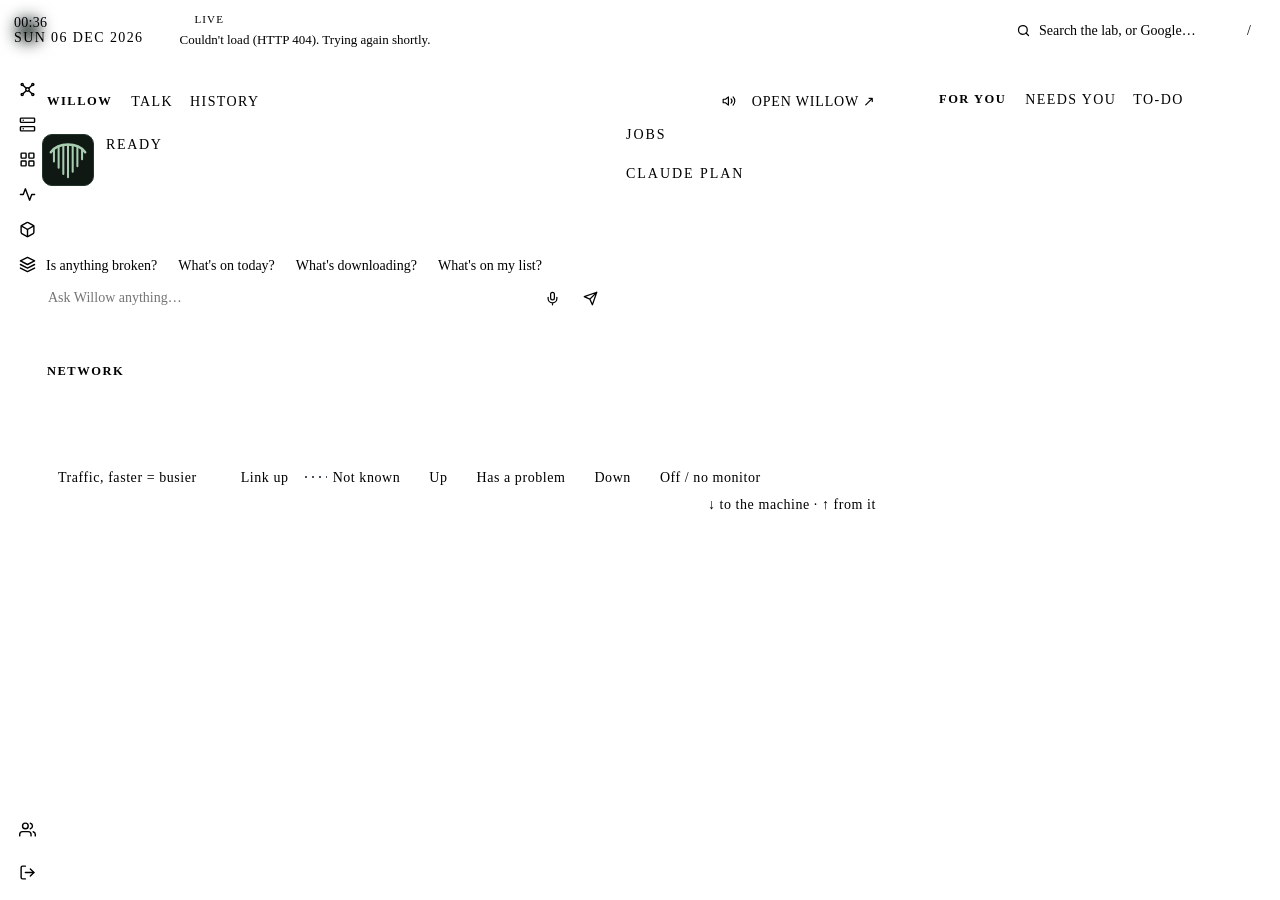
==== app/nexus/static/index.html @ e576d44a "Weather card: click the top bar's weather for today and the week, over a live sky static/weather.js " ====
<!doctype html>
<html lang="en-AU">
<head>
  <meta charset="utf-8">
  <meta name="viewport" content="width=device-width, initial-scale=1, viewport-fit=cover">
  <meta name="theme-color" content="#101216">
  <base target="_blank">
  <title>NEXUS</title>
  <link rel="icon" href="logo.svg?v=48">
  <link rel="stylesheet" href="/static/tokens.css?v=48">
  <link rel="stylesheet" href="bundle.css?v=48">
  <link rel="stylesheet" href="app.css?v=48">
  <link rel="stylesheet" href="/static/weather.css?v=48">
  <script src="app.js?v=48" defer></script>
  <script src="/static/weather.js?v=48" defer></script>
</head>
<body class="np-app nav-collapsed np-pattern nexus" data-view="board">
<aside class="sidebar fixed collapsed nx-rail" aria-label="NEXUS">
  <div class="sidebar-head"><a class="brand" href="#board" target="_self" title="NEXUS" aria-label="NEXUS"><img src="logo.svg?v=48" width="22" height="22" alt=""></a></div>
  <nav class="sidebar-nav">
    <a class="nav-item active" href="#board" target="_self" title="NEXUS" data-view="board">
      <svg viewBox="0 0 24 24" width="17" height="17" fill="none" stroke="currentColor" stroke-width="2" stroke-linecap="round" stroke-linejoin="round"><circle cx="12" cy="12" r="2.5"/><circle cx="4.5" cy="5" r="1.5"/><circle cx="19.5" cy="5" r="1.5"/><circle cx="4.5" cy="19" r="1.5"/><circle cx="19.5" cy="19" r="1.5"/><path d="M6 6.2l4.2 4.2M18 6.2l-4.2 4.2M6 17.8l4.2-4.2M18 17.8l-4.2-4.2"/></svg>
      <span class="nav-label">NEXUS</span>
    </a>
    <a class="nav-item" href="/devices" target="_self" title="Devices">
      <svg viewBox="0 0 24 24" width="17" height="17" fill="none" stroke="currentColor" stroke-width="2" stroke-linecap="round" stroke-linejoin="round"><rect x="2" y="3" width="20" height="6" rx="1"/><rect x="2" y="15" width="20" height="6" rx="1"/><line x1="6" y1="6" x2="6.01" y2="6"/><line x1="6" y1="18" x2="6.01" y2="18"/></svg>
      <span class="nav-label">Devices</span>
    </a>
    <a class="nav-item" href="#apps" target="_self" title="Apps &amp; media" data-view="apps">
      <svg viewBox="0 0 24 24" width="17" height="17" fill="none" stroke="currentColor" stroke-width="2" stroke-linecap="round" stroke-linejoin="round"><rect x="3" y="3" width="7" height="7" rx="1"/><rect x="14" y="3" width="7" height="7" rx="1"/><rect x="3" y="14" width="7" height="7" rx="1"/><rect x="14" y="14" width="7" height="7" rx="1"/></svg>
      <span class="nav-label">Apps &amp; media</span>
    </a>
    <a class="nav-item" href="/health" target="_self" title="Health">
      <svg viewBox="0 0 24 24" width="17" height="17" fill="none" stroke="currentColor" stroke-width="2" stroke-linecap="round" stroke-linejoin="round"><polyline points="2 12 6 12 9 4 15 20 18 12 22 12"/></svg>
      <span class="nav-label">Health</span>
    </a>
    <a class="nav-item" href="/containers" target="_self" title="Containers">
      <svg viewBox="0 0 24 24" width="17" height="17" fill="none" stroke="currentColor" stroke-width="2" stroke-linecap="round" stroke-linejoin="round"><path d="M21 8v8a2 2 0 0 1-1 1.73l-7 4a2 2 0 0 1-2 0l-7-4A2 2 0 0 1 3 16V8a2 2 0 0 1 1-1.73l7-4a2 2 0 0 1 2 0l7 4A2 2 0 0 1 21 8z"/><polyline points="3.3 7 12 12 20.7 7"/><line x1="12" y1="22" x2="12" y2="12"/></svg>
      <span class="nav-label">Containers</span>
    </a>
    <a class="nav-item" href="/stacks" target="_self" title="Stacks">
      <svg viewBox="0 0 24 24" width="17" height="17" fill="none" stroke="currentColor" stroke-width="2" stroke-linecap="round" stroke-linejoin="round"><polygon points="12 2 2 7 12 12 22 7 12 2"/><polyline points="2 17 12 22 22 17"/><polyline points="2 12 12 17 22 12"/></svg>
      <span class="nav-label">Stacks</span>
    </a>
  </nav>
  <div class="sidebar-foot">
    <a class="nav-item" href="/users" target="_self" title="Users">
      <svg viewBox="0 0 24 24" width="17" height="17" fill="none" stroke="currentColor" stroke-width="2" stroke-linecap="round" stroke-linejoin="round"><path d="M17 21v-2a4 4 0 0 0-4-4H5a4 4 0 0 0-4 4v2"/><circle cx="9" cy="7" r="4"/><path d="M23 21v-2a4 4 0 0 0-3-3.87"/><path d="M16 3.13a4 4 0 0 1 0 7.75"/></svg>
      <span class="nav-label">Users</span>
    </a>
    <form method="post" action="/logout" target="_self"><button type="submit" class="nav-item" title="Log out"><svg viewBox="0 0 24 24" width="17" height="17" fill="none" stroke="currentColor" stroke-width="2" stroke-linecap="round" stroke-linejoin="round"><path d="M9 21H5a2 2 0 0 1-2-2V5a2 2 0 0 1 2-2h4"/><polyline points="16 17 21 12 16 7"/><line x1="21" y1="12" x2="9" y2="12"/></svg><span class="nav-label">Log out</span></button></form>
  </div>
</aside>
<nav class="tabbar nx-tabbar" aria-label="NEXUS">
    <a class="nav-item active" href="#board" target="_self" title="NEXUS" data-view="board">
      <svg viewBox="0 0 24 24" width="17" height="17" fill="none" stroke="currentColor" stroke-width="2" stroke-linecap="round" stroke-linejoin="round"><circle cx="12" cy="12" r="2.5"/><circle cx="4.5" cy="5" r="1.5"/><circle cx="19.5" cy="5" r="1.5"/><circle cx="4.5" cy="19" r="1.5"/><circle cx="19.5" cy="19" r="1.5"/><path d="M6 6.2l4.2 4.2M18 6.2l-4.2 4.2M6 17.8l4.2-4.2M18 17.8l-4.2-4.2"/></svg>
      <span class="nav-label">NEXUS</span>
    </a>
    <a class="nav-item" href="/devices" target="_self" title="Devices">
      <svg viewBox="0 0 24 24" width="17" height="17" fill="none" stroke="currentColor" stroke-width="2" stroke-linecap="round" stroke-linejoin="round"><rect x="2" y="3" width="20" height="6" rx="1"/><rect x="2" y="15" width="20" height="6" rx="1"/><line x1="6" y1="6" x2="6.01" y2="6"/><line x1="6" y1="18" x2="6.01" y2="18"/></svg>
      <span class="nav-label">Devices</span>
    </a>
    <a class="nav-item" href="#apps" target="_self" title="Apps &amp; media" data-view="apps">
      <svg viewBox="0 0 24 24" width="17" height="17" fill="none" stroke="currentColor" stroke-width="2" stroke-linecap="round" stroke-linejoin="round"><rect x="3" y="3" width="7" height="7" rx="1"/><rect x="14" y="3" width="7" height="7" rx="1"/><rect x="3" y="14" width="7" height="7" rx="1"/><rect x="14" y="14" width="7" height="7" rx="1"/></svg>
      <span class="nav-label">Apps &amp; media</span>
    </a>
    <a class="nav-item" href="/health" target="_self" title="Health">
      <svg viewBox="0 0 24 24" width="17" height="17" fill="none" stroke="currentColor" stroke-width="2" stroke-linecap="round" stroke-linejoin="round"><polyline points="2 12 6 12 9 4 15 20 18 12 22 12"/></svg>
      <span class="nav-label">Health</span>
    </a>
    <a class="nav-item" href="/containers" target="_self" title="Containers">
      <svg viewBox="0 0 24 24" width="17" height="17" fill="none" stroke="currentColor" stroke-width="2" stroke-linecap="round" stroke-linejoin="round"><path d="M21 8v8a2 2 0 0 1-1 1.73l-7 4a2 2 0 0 1-2 0l-7-4A2 2 0 0 1 3 16V8a2 2 0 0 1 1-1.73l7-4a2 2 0 0 1 2 0l7 4A2 2 0 0 1 21 8z"/><polyline points="3.3 7 12 12 20.7 7"/><line x1="12" y1="22" x2="12" y2="12"/></svg>
      <span class="nav-label">Containers</span>
    </a>
</nav>



<header class="hud">
  <div class="hud-clock"><span class="hud-time" id="time">--:--</span><span class="hud-date" id="date"></span></div>
  <div class="hud-wx" id="wx" hidden><span class="wx-now" id="wx-now"></span><span class="wx-day" id="wx-day"></span></div>
  <div class="hud-brief"><span class="live" id="live"><span class="live-dot"></span>Live</span><span id="brief">Loading…</span></div>
  <button type="button" class="jump" id="jump-btn" aria-label="Search the lab (/)">
    <svg viewBox="0 0 24 24" width="15" height="15" fill="none" stroke="currentColor" stroke-width="2" stroke-linecap="round" aria-hidden="true"><circle cx="11" cy="11" r="7"/><path d="M20 20l-4-4"/></svg>
    <span class="jump-ph">Search the lab, or Google…</span>
    <kbd>/</kbd>
  </button>
</header>

<div class="deck">


  <main class="core">
    <section class="sec sec-willow" id="willow" aria-labelledby="willow-h">
      <div class="sec-head"><span class="sec-dot"></span><h2 id="willow-h">Willow</h2>
        <div class="head-tabs" id="w-tabs" role="tablist" aria-label="Willow">
          <button type="button" class="active" data-tab="talk" role="tab" aria-selected="true">Talk</button>
          <button type="button" data-tab="history" role="tab" aria-selected="false">History <span class="count" id="hist-count"></span></button>
        </div>
        <span class="sec-rule"></span>
        <button type="button" class="icon-btn sm" id="voice" aria-label="Read answers aloud" aria-pressed="true" hidden><svg viewBox="0 0 24 24" aria-hidden="true"><path d="M11 5 6 9H2v6h4l5 4z"/><path class="on" d="M15.5 8.5a5 5 0 0 1 0 7M19 5a10 10 0 0 1 0 14"/><path class="off" d="m22 9-6 6m0-6 6 6"/></svg></button>
        <a class="sec-meta link" href="https://willow.wiles.au">Open Willow ↗</a></div>
      <div class="willow-grid">
        <div class="convo">
          <div class="pane-talk" id="pane-talk">
            <svg class="tree" id="w-tree" data-state="idle" viewBox="0 0 64 64" role="img" aria-label="Willow">
              <path class="bough" d="M10 22 C 20 9, 44 9, 54 22"/>
              <path class="strand" d="M14 19 V 34"/><path class="strand" d="M20 15.5 V 42"/><path class="strand" d="M26 13.6 V 50"/>
              <path class="strand" d="M32 13 V 54"/><path class="strand" d="M38 13.6 V 47"/><path class="strand" d="M44 15.5 V 40"/><path class="strand" d="M50 19 V 31"/>
            </svg>
            <div class="talk-text" aria-live="polite">
              <div class="w-state" id="w-state">READY</div>
              <div class="w-heard" id="w-heard"></div>
              <div class="w-say" id="w-say"></div>
            </div>
          </div>
          <div class="pane-history" id="pane-history" hidden><div class="log" id="log"></div></div>
          <form class="composer" id="composer" autocomplete="off">
            <div class="quick" id="quick">
              <button type="button" class="qchip">Is anything broken?</button>
              <button type="button" class="qchip">What's on today?</button>
              <button type="button" class="qchip">What's downloading?</button>
              <button type="button" class="qchip">What's on my list?</button>
            </div>
            <div class="ask">
              <input id="ask" type="text" placeholder="Ask Willow anything…" aria-label="Ask Willow" maxlength="2000">
              <button class="icon-btn" type="button" id="mic" aria-label="Speak to Willow" aria-pressed="false" hidden><svg viewBox="0 0 24 24" aria-hidden="true"><rect x="9" y="2" width="6" height="12" rx="3"/><path d="M19 10v2a7 7 0 0 1-14 0v-2M12 19v3"/></svg></button>
              <button class="icon-btn primary" type="submit" id="send" aria-label="Send"><svg viewBox="0 0 24 24" aria-hidden="true"><path d="M22 2 11 13M22 2l-7 20-4-9-9-4z"/></svg></button>
            </div>
          </form>
        </div>
        <div class="willow-side">
          <div class="sub-head">Jobs</div>
          <div id="jobs"></div>
          <div class="sub-head">Claude plan</div>
          <div id="usage"></div>
        </div>
      </div>
    </section>
    <section class="sec sec-map" id="map" aria-labelledby="map-h">
      <div class="sec-head"><span class="sec-dot"></span><h2 id="map-h">Network</h2><span class="sec-rule"></span><span class="sec-meta" id="map-meta"></span></div>
      <div class="topo-fit" id="topo-fit"><div class="topo" id="topo">
        <svg class="wires" id="wires" aria-hidden="true"></svg>
        <div class="tier tier-top" id="tier-top"></div>
        <div class="tier tier-hosts" id="tier-hosts"></div>
      </div></div>
      <div class="legend" aria-hidden="true">
        <span><i class="lg lg-flow"></i>Traffic, faster = busier</span><span><i class="lg lg-up"></i>Link up</span><span><i class="lg lg-idle"></i>Not known</span>
        <span><i class="led on"></i>Up</span><span><i class="led warn"></i>Has a problem</span><span><i class="led off"></i>Down</span><span><i class="led"></i>Off / no monitor</span>
        <span class="lg-units">↓ to the machine · ↑ from it</span>
      </div>
    </section>

  </main>

  <aside class="rail rail-left" id="apps" aria-label="Apps and media">
    <section class="sec sec-services" id="services" aria-labelledby="svc-h">
      <div class="sec-head"><span class="sec-dot"></span><h2 id="svc-h">Services</h2><span class="sec-rule"></span><span class="sec-meta" id="svc-meta"></span></div>
      <div id="svc"></div>
    </section>
    <section class="sec tabbed headed media" data-tabs="left" aria-labelledby="media-h">
      <div class="sec-head"><span class="sec-dot"></span><h2 id="media-h">Media</h2>
        <div class="head-tabs ptabs" role="tablist" aria-label="Media">
          <button type="button" role="tab" data-pane="watching">Watching <span class="count" id="watch-meta"></span></button>
          <button type="button" role="tab" data-pane="requests">Requests <span class="count" id="req-meta"></span></button>
        </div>
        <span class="sec-rule"></span></div>
      <div class="tpane" id="watching" role="tabpanel">
        <div id="now"></div>
        <div class="sub-head">Recently watched</div>
        <div id="history" class="media-list"></div>
        <div class="pane-line pane-foot" id="watch-src"></div>
      </div>
      <div class="tpane" id="requests" role="tabpanel" hidden>
        <div class="seg" id="req-filter" role="tablist" aria-label="Filter requests">
          <button type="button" class="on" data-f="all" role="tab" aria-selected="true">All</button>
          <button type="button" data-f="active" role="tab" aria-selected="false">In progress</button>
          <button type="button" data-f="available" role="tab" aria-selected="false">Ready</button>
        </div>
        <div id="reqs" class="media-list"></div>
      </div>
    </section>
  </aside>

  <aside class="rail rail-right" aria-label="What needs you">
    <section class="sec tabbed headed" data-tabs="right" aria-labelledby="foryou-h">
      <div class="sec-head"><span class="sec-dot"></span><h2 id="foryou-h">For you</h2>
        <div class="head-tabs ptabs" role="tablist" aria-label="For you">
          <button type="button" role="tab" data-pane="needs">Needs you <span class="count" id="needs-meta"></span></button>
          <button type="button" role="tab" data-pane="todo">To-do <span class="count" id="todo-meta"></span></button>
        </div>
        <span class="sec-rule"></span></div>
      <div class="tpane" id="needs" role="tabpanel">
        <div id="needs-list" class="stack"></div>
        <div id="warnings"><div class="sub-head" id="warn-head" hidden>Warnings</div><div id="warn-list"></div></div>
      </div>
      <div class="tpane" id="todo" role="tabpanel" hidden>
        <form class="todo-add" id="todo-add" target="_self" autocomplete="off"><input id="todo-new" maxlength="200" placeholder="Add a to-do…" aria-label="Add a to-do"><button type="submit" class="btn">Add</button></form>
        <div id="todo-list"></div></div>
    </section>
    <footer class="foot" id="foot"></footer>
  </aside>
</div>

<div class="nx-toast" id="toast" role="status" hidden></div>
<div class="tip" id="tip" role="tooltip" hidden></div>
<div class="palette" id="palette" hidden>
  <div class="pal-box" id="pal-box" role="dialog" aria-label="Search the lab">
    <div class="pal-field">
      <svg viewBox="0 0 24 24" width="18" height="18" fill="none" stroke="currentColor" stroke-width="2" stroke-linecap="round" aria-hidden="true"><circle cx="11" cy="11" r="7"/><path d="M20 20l-4-4"/></svg>
      <input id="pal-input" type="text" placeholder="Apps, machines, containers, stacks, pages… or anything to Google" aria-label="Search" autocomplete="off" spellcheck="false" aria-controls="pal-results">
      <kbd>ESC</kbd>
    </div>
    <ul class="pal-results" id="pal-results" role="listbox"></ul>
    <div class="pal-hint" id="pal-hint"></div>
  </div>
</div>
<dialog class="nx-dialog" id="dlg" aria-label="Machine details"><div id="dlg-body"></div></dialog>
</body>
</html>
---- app/nexus/static/bundle.css ----
/* ===========================================================================
   Night Panel: the component stylesheet.
   Dim gray-black surroundings, glowing green LED signals, orangey-red
   redline, amber caution, sharp 2px instrument edges, mono uppercase labels.

   Every value comes from tokens.json (loaded first as tokens.css, which
   defines --bg, --panel, --green, --font-mono, --radius, --glow-green ...).
   Classes are opt-in (.btn, .input, .table, .np-app, .np-pattern), so the
   sheet can sit beside another one.
   =========================================================================== */

/* ---------- base ---------- */
*, *::before, *::after { box-sizing: border-box; }
html { -webkit-text-size-adjust: 100%; }

body {
  margin: 0;
  background-color: var(--bg);
  background-image: radial-gradient(120% 90% at 50% 0%, var(--bg-glow) 0%, var(--bg) 45%, var(--bg-edge) 100%);
  background-attachment: fixed;
  color: var(--text);
  font-family: var(--font-sans);
  font-size: 14px;
  line-height: 1.5;
  -webkit-font-smoothing: antialiased;
}

/* The signature texture: faint diagonal dashed lines (4/8/20/8 dash, 40px
   tile), rotated 45deg. Panels are opaque, so it only shows between them. */
.np-pattern::before, body.np-pattern::before {
  content: ""; position: fixed; inset: -50%; z-index: -1; pointer-events: none;
  transform: rotate(45deg);
  background-image: url("data:image/svg+xml,%3Csvg xmlns='http://www.w3.org/2000/svg' width='40' height='48'%3E%3Cg fill='none' stroke='%23ffffff' stroke-opacity='0.045' stroke-width='1' stroke-dasharray='4 8 20 8'%3E%3Cpath d='M0 5.5h40'/%3E%3Cpath d='M0 17.5h40' stroke-dashoffset='20'/%3E%3Cpath d='M0 29.5h40' stroke-dashoffset='40'/%3E%3Cpath d='M0 41.5h40' stroke-dashoffset='60'/%3E%3C/g%3E%3C/svg%3E");
}

a { color: var(--green); text-decoration: none; }
a:hover { color: var(--green-hover); text-decoration: underline; }

h1, h2, h3 { font-family: var(--font-mono); text-transform: uppercase; letter-spacing: 0.09em; font-weight: 600; margin: 0; }
h1 { font-size: 19px; margin-bottom: 4px; }
h2 { font-size: 13px; margin-bottom: 14px; color: var(--text); }
h3 { font-size: 11px; margin: 18px 0 6px; color: var(--muted); letter-spacing: 0.12em; }

.muted { color: var(--muted); }
.faint { color: var(--faint); }
.mono { font-family: var(--font-mono); }
.label {
  font-family: var(--font-mono); font-size: 11px; font-weight: 500; color: var(--muted);
  text-transform: uppercase; letter-spacing: 0.08em;
}
.spacer { flex: 1; }
.sr-only { position: absolute; width: 1px; height: 1px; margin: -1px; overflow: hidden; clip: rect(0 0 0 0); white-space: nowrap; }
[hidden] { display: none !important; }

::selection { background: rgba(55, 224, 106, 0.25); color: #fff; }
* { scrollbar-color: var(--border-strong) var(--bg); scrollbar-width: thin; }

/* ---------- top bar + brand ---------- */
.topbar {
  position: sticky; top: 0; z-index: var(--z-topbar);
  height: var(--topbar-h); display: flex; align-items: center; justify-content: space-between;
  padding: 12px var(--space-22); background: var(--topbar-bg); backdrop-filter: blur(8px);
  border-bottom: 1px solid var(--border-strong);
}
.brand {
  display: inline-flex; align-items: center; color: var(--text);
  font-family: var(--font-mono); font-weight: 600; font-size: 15px;
  letter-spacing: 0.14em; text-transform: uppercase;
}
.brand:hover { color: var(--text); text-decoration: none; }
.brand-mark { display: inline-block; width: 9px; height: 9px; background: var(--green); box-shadow: var(--glow-green); margin-right: 10px; }
.brand-logo { width: 22px; height: 22px; margin-right: 10px; flex-shrink: 0; }

/* ---------- sidebar nav ---------- */
.sidebar {
  position: relative; width: var(--nav-w); display: flex; flex-direction: column;
  background: var(--sidebar-bg); border-right: 1px solid var(--border-strong);
}
.sidebar.fixed { position: fixed; top: 0; left: 0; bottom: 0; z-index: var(--z-sidebar); }
.sidebar.collapsed { width: var(--nav-w-collapsed); }
.sidebar .brand > [data-np] { display: inline-flex; margin-right: 10px; }
.sidebar-head { display: flex; align-items: center; gap: 8px; height: var(--topbar-h); padding: 0 12px; border-bottom: 1px solid var(--border); }
.sidebar .brand { font-size: 14px; letter-spacing: 0.12em; white-space: nowrap; overflow: hidden; }
.sidebar-nav { display: flex; flex-direction: column; gap: var(--space-2); padding: 12px 8px; flex: 1; }
.sidebar-foot { display: flex; flex-direction: column; gap: 8px; padding: 10px 8px; border-top: 1px solid var(--border); }
.nav-toggle { display: flex; padding: 6px; background: none; border: none; color: var(--muted); cursor: pointer; border-radius: var(--radius); }
.nav-toggle:hover { color: var(--text); background: var(--panel-2); }
.nav-slot { position: relative; }
.nav-item {
  display: flex; align-items: center; gap: 12px; padding: 9px 11px; border-radius: var(--radius);
  color: var(--muted); font-family: var(--font-mono); font-size: 12px; text-transform: uppercase;
  letter-spacing: 0.06em; white-space: nowrap; overflow: hidden; text-decoration: none;
  background: none; border: none; width: 100%; cursor: pointer;
}
.nav-item:hover { background: var(--panel-2); color: var(--text); text-decoration: none; }
.nav-item.active { background: var(--green-tint); color: var(--green); }
.nav-item svg { flex: none; }
.sidebar.collapsed .nav-label, .sidebar.collapsed .brand-text { display: none; }
.sidebar.collapsed .nav-item { justify-content: center; gap: 0; }
.sidebar.collapsed .sidebar-head { justify-content: center; padding: 0; }
/* Collapsed, the head holds the logo alone (it's the button that opens the menu again), and the
   sidebar's right edge is a handle: hover lights it, a click collapses or expands. NightPanel.nav() wires it. */
.sidebar.collapsed .nav-toggle { display: none; }
.sidebar.collapsed .brand { cursor: pointer; }
.sidebar.collapsed .brand > [data-np] { margin-right: 0; }
.sidebar.collapsed .brand:hover > [data-np] { filter: drop-shadow(0 0 4px rgba(55, 224, 106, 0.55)); }
.sidebar-edge { position: absolute; top: 0; bottom: 0; right: -5px; width: 9px; padding: 0; border: 0; background: none; cursor: pointer; z-index: 1; }
.sidebar-edge::after { content: ""; position: absolute; top: 0; bottom: 0; left: 4px; width: 1px; background: transparent; transition: background 0.12s, box-shadow 0.12s; }
.sidebar-edge:hover::after, .sidebar-edge:focus-visible::after { background: var(--green); box-shadow: var(--glow-green); }
.sidebar-edge:focus-visible { outline: none; }
.nav-badge {
  position: absolute; top: 4px; right: 6px; min-width: 16px; height: 16px; padding: 0 4px;
  display: inline-flex; align-items: center; justify-content: center;
  color: var(--amber-ink); background: var(--amber); box-shadow: var(--glow-amber);
  font-family: var(--font-mono); font-size: 11px; font-weight: 700; line-height: 1; border-radius: var(--radius-badge);
}
/* mobile: the sidebar becomes a bottom tab bar (icons only) */
.tabbar {
  display: flex; height: var(--tabbar-h); background: var(--sidebar-bg);
  border-top: 1px solid var(--border-strong); backdrop-filter: blur(8px);
}
.tabbar .nav-item { flex: 1; justify-content: center; gap: 0; height: 100%; padding: 0; border-radius: 0; }
.tabbar .nav-item svg { width: 22px; height: 22px; }
.tabbar .nav-label { display: none; }
.tabbar .nav-item.active { box-shadow: inset 0 2px 0 var(--green); }

/* ---------- app shell (opt-in): <body class="np-app np-pattern"> ---------- */
/* Sidebar on the left on desktop; on phones the sidebar hides and a .tabbar
   placed as a direct child of body docks to the bottom. */
.np-app { padding-left: var(--nav-w); transition: padding 0.16s ease; }
.np-app.nav-collapsed { padding-left: var(--nav-w-collapsed); }
.np-app > .tabbar { display: none; }
@media (max-width: 720px) {
  .np-app, .np-app.nav-collapsed { padding-left: 0; padding-bottom: calc(var(--tabbar-h) + env(safe-area-inset-bottom)); }
  .np-app > .sidebar { display: none; }
  .np-app > .tabbar { display: flex; position: fixed; left: 0; right: 0; bottom: 0; z-index: var(--z-sidebar); padding-bottom: env(safe-area-inset-bottom); }
  .np-app .container { padding: 14px; }
  .np-app .toast.fixed { bottom: calc(var(--tabbar-h) + env(safe-area-inset-bottom) + 12px); right: 12px; }
}

/* ---------- page structure ---------- */
.container { max-width: var(--container-max); margin: 0 auto; padding: var(--space-22); }
.page-head { display: flex; align-items: center; justify-content: space-between; gap: 12px; margin-bottom: 18px; flex-wrap: wrap; }
.section-head {
  display: flex; align-items: center; gap: 14px; margin: 26px 0 14px;
  font-family: var(--font-mono); font-size: 12px; font-weight: 600;
  text-transform: uppercase; letter-spacing: 0.1em; color: var(--muted);
}
.section-head::after { content: ""; flex: 1; height: 1px; background: var(--border); }
.grid-2 { display: grid; grid-template-columns: minmax(0, 1fr) minmax(0, 1fr); gap: var(--space-16); }
@media (max-width: 860px) { .grid-2 { grid-template-columns: minmax(0, 1fr); } }
.back-link { display: inline-block; color: var(--muted); font-family: var(--font-mono); font-size: 11px; text-transform: uppercase; letter-spacing: 0.09em; }

/* ---------- panels and tiles ---------- */
.panel { background: var(--panel); border: 1px solid var(--border); border-radius: var(--radius); padding: var(--space-18); margin-bottom: var(--space-16); }
.panel-head { display: flex; align-items: center; justify-content: space-between; gap: 12px; margin-bottom: 14px; }
.panel-head h2 { margin: 0; }
.tiles { display: grid; grid-template-columns: repeat(4, 1fr); gap: var(--space-12); }
@media (max-width: 720px) { .tiles { grid-template-columns: repeat(2, 1fr); } }
.tile {
  background: var(--panel); border: 1px solid var(--border); border-left: 2px solid var(--border-strong);
  border-radius: var(--radius); padding: 13px 16px;
}
.tile-value { font-family: var(--font-mono); font-size: 27px; font-weight: 600; letter-spacing: -0.01em; line-height: 1.1; }
.tile-label { font-family: var(--font-mono); font-size: 11px; color: var(--muted); margin-top: 4px; text-transform: uppercase; letter-spacing: 0.12em; }
.tile.ok { border-left-color: var(--green); }
.tile.ok .tile-value { color: var(--green); text-shadow: var(--glow-green); }
.tile.bad { border-left-color: var(--red); }
.tile.bad .tile-value { color: var(--red); text-shadow: var(--glow-red); }

/* ---------- status: LEDs, chips, live, dots ---------- */
.led { display: inline-block; width: 11px; height: 11px; border-radius: var(--radius-round); vertical-align: middle; background: var(--faint); }
.led.on { background: var(--green); box-shadow: var(--glow-green); }
.led.warn { background: var(--amber); box-shadow: var(--glow-amber); }
.led.off { background: var(--red); box-shadow: var(--glow-red); }
.chip {
  display: inline-flex; align-items: center; gap: 6px; padding: 3px 8px; border-radius: var(--radius);
  font-family: var(--font-mono); font-size: 11px; font-weight: 600; text-transform: uppercase;
  letter-spacing: 0.06em; line-height: 1.4; border: 1px solid transparent; white-space: nowrap;
}
.chip .chip-dot { width: 6px; height: 6px; border-radius: var(--radius-round); background: currentColor; }
.chip.chip-sm { padding: 2px 6px; gap: 4px; }
.chip.ok      { color: var(--green); background: var(--green-tint); border-color: var(--green-line); }
.chip.ok .chip-dot { box-shadow: var(--glow-green); }
.chip.warn    { color: var(--amber); background: var(--amber-tint); border-color: var(--amber-line); }
.chip.bad     { color: var(--red); background: var(--red-tint); border-color: var(--red-line); }
.chip.bad .chip-dot { box-shadow: var(--glow-red); }
.chip.neutral { color: var(--muted); background: var(--neutral-tint); border-color: var(--neutral-line); }
.live { display: inline-flex; align-items: center; gap: 7px; font-family: var(--font-mono); font-size: 11px; text-transform: uppercase; letter-spacing: 0.1em; color: var(--muted); }
.live .live-dot { width: 8px; height: 8px; border-radius: var(--radius-round); background: var(--green); box-shadow: var(--glow-green); animation: np-blink 2s infinite; }
@keyframes np-blink {
  0% { box-shadow: 0 0 0 0 rgba(55, 224, 106, 0.5); }
  70% { box-shadow: 0 0 0 6px rgba(55, 224, 106, 0); }
  100% { box-shadow: 0 0 0 0 rgba(55, 224, 106, 0); }
}
.status { display: inline-flex; align-items: center; gap: 6px; font-family: var(--font-mono); font-size: 11px; text-transform: uppercase; letter-spacing: 0.06em; }
.status .dot { width: 8px; height: 8px; border-radius: var(--radius-round); background: currentColor; }
.status.on { color: var(--green); } .status.on .dot { box-shadow: var(--glow-green); }
.status.off { color: var(--red); }
.status.boxed { padding: 4px 9px; border: 1px solid currentColor; }

/* ---------- meters, bars, gauges ---------- */
.meter { position: relative; width: 94px; height: 23px; background: var(--panel-2); overflow: hidden; border: 1px solid var(--border); }
.meter.wide { width: 100%; height: 20px; }
.meter-fill { position: absolute; inset: 0 auto 0 0; }
.meter-fill.ok   { background: var(--green); box-shadow: 0 0 6px rgba(55, 224, 106, 0.4) inset; }
.meter-fill.warn { background: var(--amber); }
.meter-fill.crit { background: var(--red); box-shadow: 0 0 6px rgba(255, 82, 48, 0.45) inset; }
.meter-label {
  position: absolute; inset: 0; display: flex; align-items: center; justify-content: center;
  font-family: var(--font-mono); font-size: 11px; font-weight: 700; color: #fff; letter-spacing: 0.03em;
  text-shadow: -1px -1px 0 #000, 1px -1px 0 #000, -1px 1px 0 #000, 1px 1px 0 #000, 0 0 3px rgba(0, 0, 0, 0.9);
}
.metric-row { display: flex; align-items: center; gap: 12px; margin-bottom: 9px; }
.metric-row .label { width: 62px; }
.metric-row .meter { flex: 1; }
.bar { height: 4px; background: var(--border); display: block; }
.bar > span { display: block; height: 100%; background: var(--green); }
.bar > span.warn { background: var(--amber); }
.bar > span.crit { background: var(--red); }
.bar.thick { height: 8px; }
.metric { display: grid; grid-template-columns: 1fr auto; align-items: baseline; gap: 6px 4px; min-width: 0; }
.metric .label { letter-spacing: 0.1em; }
.metric-value { font-family: var(--font-mono); font-size: 16px; font-weight: 700; color: var(--text-strong); }
.metric-value.warn { color: var(--amber); } .metric-value.crit { color: var(--red); }
.metric .bar { grid-column: 1 / -1; }
.gauge { display: flex; align-items: center; gap: 14px; padding: 14px 16px; background: var(--panel); border: 1px solid var(--border); min-width: 0; }
.g-track { fill: none; stroke: var(--border); stroke-width: 6; }
.g-fill { fill: none; stroke: var(--green); stroke-width: 6; }
.g-fill.warn { stroke: var(--amber); } .g-fill.crit { stroke: var(--red); }
.g-label { font-family: var(--font-mono); font-size: 11px; letter-spacing: 0.1em; text-transform: uppercase; color: var(--muted); }
.g-val { font-family: var(--font-mono); font-size: 22px; font-weight: 700; color: var(--text-strong); }
.g-sub { font-size: 12px; color: var(--muted); }
.spark { width: 100%; height: 36px; display: block; }
.spark polyline { fill: none; stroke: var(--green); stroke-width: 1.5; opacity: 0.75; vector-effect: non-scaling-stroke; }

/* ---------- buttons ---------- */
.btn {
  display: inline-flex; align-items: center; gap: 8px; cursor: pointer; text-decoration: none;
  background: color-mix(in srgb, var(--green) 12%, var(--panel));  /* solid: the pattern mustn't show through */
  border: 1px solid var(--green-edge); color: var(--green); border-radius: var(--radius);
  padding: 8px 15px; font-family: var(--font-mono); font-weight: 600; font-size: 12px;
  text-transform: uppercase; letter-spacing: 0.08em; transition: background 0.1s, box-shadow 0.1s;
}
.btn:hover { background: color-mix(in srgb, var(--green) 22%, var(--panel)); box-shadow: var(--glow-green); color: var(--green); text-decoration: none; }
.btn.secondary { background: var(--panel-2); border-color: var(--border-strong); color: var(--text); }
.btn.secondary:hover { background: var(--border); border-color: var(--muted); box-shadow: none; }
.btn.danger { background: rgba(255, 82, 48, 0.14); border-color: var(--red-edge); color: var(--red); }
.btn.danger:hover { background: rgba(255, 82, 48, 0.24); box-shadow: var(--glow-red); }
.btn.small { padding: 5px 10px; font-size: 11px; }
.btn:disabled { opacity: 0.5; cursor: default; box-shadow: none; }
.icon-btn {
  width: var(--control-h); height: var(--control-h); padding: 0; display: inline-grid; place-items: center; cursor: pointer;
  background: var(--panel-2); border: 1px solid var(--border-strong); border-radius: var(--radius); color: var(--text);
}
.icon-btn:hover { background: var(--border); border-color: var(--muted); color: var(--text-strong); }
.icon-btn.primary { color: var(--green); border-color: var(--green-edge); background: color-mix(in srgb, var(--green) 10%, var(--panel)); }
.icon-btn.primary:hover { background: color-mix(in srgb, var(--green) 20%, var(--panel)); border-color: var(--green); box-shadow: var(--glow-green); }
.icon-btn.active { color: var(--amber); border-color: rgba(255, 176, 56, 0.5); background: color-mix(in srgb, var(--amber) 8%, var(--panel)); }
.icon-btn.sm { width: 26px; height: 26px; color: var(--muted); }
.icon-btn.sm:hover { color: var(--green); border-color: var(--green); background: var(--green-tint); }
.segmented { display: inline-flex; border: 1px solid var(--border-strong); border-radius: var(--radius); overflow: hidden; }
.segmented button { background: transparent; border: none; color: var(--muted); padding: 4px 12px; font-family: var(--font-mono); font-size: 11px; font-weight: 600; text-transform: uppercase; letter-spacing: 0.08em; cursor: pointer; }
.segmented button:hover { background: var(--panel-2); color: var(--text); }
.segmented button.active { background: rgba(55, 224, 106, 0.16); color: var(--green); }

/* ---------- header tabs: a small tab set in a section head that switches what the section shows
   (NEXUS: Willow's Talk / History). Segmented's shape, Tabs' job, sized for a header. ---------- */
.head-tabs { display: inline-flex; gap: 2px; padding: 2px; background: var(--well); border: 1px solid var(--border); border-radius: var(--radius); flex: none; }
.head-tabs button { display: inline-flex; align-items: center; gap: 6px; padding: 3px 10px; background: transparent; border: none; border-radius: var(--radius); cursor: pointer;
  font-family: var(--font-mono); font-size: 10.5px; font-weight: 600; letter-spacing: 0.1em; text-transform: uppercase; color: var(--muted); transition: color 0.1s, background 0.1s; }
.head-tabs button:hover { color: var(--text); }
.head-tabs button.active, .head-tabs button[aria-selected="true"] { background: var(--green-tint); color: var(--green); }
.head-tabs .count { color: var(--muted); font-weight: 500; }
.head-tabs .count:empty { display: none; }
.head-tabs .count.attention { min-width: 16px; height: 15px; padding: 0 5px; display: inline-grid; place-items: center; border-radius: var(--radius-badge);
  background: var(--amber); color: var(--amber-ink); font-size: 9.5px; font-weight: 700; }
.head-tabs .count.attention.bad { background: var(--red); color: var(--green-ink); }
.linkish { background: none; border: 0; padding: 0; color: var(--green); font-family: var(--font-sans); font-size: 13px; cursor: pointer; }
.linkish:hover { text-decoration: underline; }

/* ---------- forms ---------- */
.input {
  display: block; width: 100%; background: var(--well); color: var(--text); border: 1px solid var(--border);
  border-radius: var(--radius); padding: 9px 11px; font-family: var(--font-mono); font-size: 14px;
}
.input::placeholder { color: var(--faint); }
.input:focus { outline: none; border-color: var(--green); box-shadow: var(--focus-ring), var(--glow-green); }
.field { display: flex; flex-direction: column; gap: 5px; font-family: var(--font-mono); font-size: 11px; text-transform: uppercase; letter-spacing: 0.09em; color: var(--muted); }
.search { display: flex; align-items: center; gap: 8px; padding: 0 11px; background: var(--well); border: 1px solid var(--border); color: var(--muted); }
.search:focus-within { border-color: var(--green); }
.search input { flex: 1; border: 0; background: transparent; padding: 9px 0; color: var(--text); font-family: var(--font-sans); font-size: 14px; outline: none; min-width: 0; }
.search input::placeholder { color: var(--muted); }
.form-grid { display: grid; grid-template-columns: repeat(auto-fit, minmax(160px, 1fr)); gap: 14px; align-items: end; }
.choice { position: relative; cursor: pointer; display: block; }
.choice input { position: absolute; opacity: 0; }
.choice span { display: flex; flex-direction: column; gap: 3px; padding: 10px 12px; border: 1px solid var(--border); border-radius: var(--radius); background: var(--well); }
.choice b { font-family: var(--font-mono); font-size: 12px; }
.choice small { color: var(--muted); font-size: 11px; }
.choice input:checked + span { border-color: var(--green); box-shadow: var(--focus-ring); }
.check-line { display: flex; align-items: center; gap: 8px; font-size: 13px; cursor: pointer; }
.switch { position: relative; display: inline-block; width: 42px; height: 22px; flex: none; }
.switch input { opacity: 0; width: 0; height: 0; }
.switch .slider { position: absolute; cursor: pointer; inset: 0; background: var(--panel-2); border: 1px solid var(--border-strong); border-radius: var(--radius); transition: background 0.15s, border-color 0.15s, box-shadow 0.15s; }
.switch .slider::before { content: ""; position: absolute; height: 16px; width: 16px; left: 2px; top: 2px; background: var(--faint); transition: transform 0.15s, background 0.15s; }
.switch input:checked + .slider { background: rgba(55, 224, 106, 0.18); border-color: var(--green); box-shadow: var(--glow-green); }
.switch input:checked + .slider::before { transform: translateX(20px); background: var(--green); }
.switch input:disabled + .slider { opacity: 0.5; cursor: default; }
.switch-row { display: flex; align-items: center; justify-content: space-between; gap: 16px; }
.form-error { margin: 0; padding: 8px 12px; border: 1px solid var(--red-edge); background: var(--red-tint); color: var(--red); font-size: 13px; }

/* ---------- key/value, code, copy ---------- */
.kv { list-style: none; padding: 0; margin: 0; }
.kv li { display: flex; justify-content: space-between; gap: 16px; padding: 7px 0; border-bottom: 1px solid var(--border); min-width: 0; }
.kv li:last-child { border-bottom: none; }
.kv .k { color: var(--muted); font-family: var(--font-mono); font-size: 11px; text-transform: uppercase; letter-spacing: 0.07em; }
.kv .v { text-align: right; font-variant-numeric: tabular-nums; overflow-wrap: anywhere; }
.code-box, .key-box { display: block; background: var(--well); border: 1px solid var(--border); padding: 10px 12px; border-radius: var(--radius); overflow-x: auto; font-family: var(--font-mono); font-size: 12px; color: var(--green); }
.copyable {
  display: inline-block; font-family: var(--font-mono); font-size: 13px; padding: 1px 7px; border-radius: var(--radius);
  background: var(--panel-2); border: 1px solid var(--border); cursor: pointer; position: relative;
}
.copyable::before { content: "\29C9"; margin-right: 5px; color: var(--faint); font-size: 11px; }
.copyable:hover { border-color: var(--green); background: color-mix(in srgb, var(--green) 10%, var(--panel-2)); }
.copied::after {
  content: "COPIED"; position: absolute; bottom: 100%; left: 50%; transform: translateX(-50%); margin-bottom: 6px;
  background: var(--green); color: var(--green-ink); font-family: var(--font-mono); font-size: 11px; font-weight: 700;
  letter-spacing: 0.06em; padding: 2px 7px; border-radius: var(--radius); white-space: nowrap;
}
.fact { display: inline-flex; align-items: baseline; gap: 6px; padding: 4px 9px; background: var(--panel); border: 1px solid var(--border); border-radius: var(--radius); font-size: 13px; }
.fact .k { font-family: var(--font-mono); font-size: 11px; letter-spacing: 0.08em; text-transform: uppercase; color: var(--muted); }
.fact.warn { border-color: rgba(255, 176, 56, 0.45); background: rgba(255, 176, 56, 0.08); color: var(--amber); }

/* ---------- tables ---------- */
.table { width: 100%; border-collapse: collapse; font-variant-numeric: tabular-nums; }
.table th {
  text-align: left; padding: 8px 12px; font-family: var(--font-mono); font-size: 11px; font-weight: 600;
  text-transform: uppercase; letter-spacing: 0.12em; color: var(--faint); border-bottom: 1px solid var(--border-strong); white-space: nowrap;
}
.table td { padding: 11px 12px; border-bottom: 1px solid var(--border); vertical-align: middle; }
.table tbody tr:last-child td { border-bottom: none; }
.table tbody tr.clickable { cursor: pointer; transition: background 0.08s; }
.table tbody tr.clickable:hover { background: rgba(55, 224, 106, 0.05); }
.table .name { font-weight: 500; }
.table .sub { display: block; font-family: var(--font-mono); font-size: 11px; color: var(--faint); margin-top: 1px; }

/* ---------- card: a clickable summary of one thing (a device, a server, a stack) ----------
   .card > .card-head (.card-icon, .card-title > .card-name + .card-sub, a chip), .card-metrics, .card-foot (.card-meta).
   Lay cards out in a .card-grid. The fleet-card / fc-* / device-grid names are the same classes under
   Pulse's old names: kept so Pulse keeps working; use card-* in new work. */
.card, .fleet-card { background: var(--panel); border: 1px solid var(--border); padding: var(--space-16); display: flex; flex-direction: column; gap: 14px; cursor: pointer; min-width: 0; }
.card:hover, .fleet-card:hover { border-color: var(--border-strong); background: var(--panel-hover); }
.card.dim, .fleet-card.offline { opacity: 0.62; }
.card-head, .fc-head { display: flex; align-items: center; gap: 12px; min-width: 0; }
.card-icon, .fc-os { width: 36px; height: 36px; display: grid; place-items: center; background: var(--panel-2); border: 1px solid var(--border); flex: none; }
.card-title, .fc-title { display: flex; flex-direction: column; gap: 2px; min-width: 0; flex: 1; }
.card-name, .fc-name { font-family: var(--font-mono); font-weight: 700; font-size: 15px; color: var(--text-strong); overflow: hidden; text-overflow: ellipsis; white-space: nowrap; }
.card-sub, .fc-sub { font-size: 12px; color: var(--muted); overflow: hidden; text-overflow: ellipsis; white-space: nowrap; }
.card-metrics, .fc-metrics { display: grid; grid-template-columns: repeat(3, minmax(0, 1fr)); gap: var(--space-12); }
.card-foot, .fc-foot { display: flex; align-items: center; justify-content: space-between; gap: 10px; padding-top: 12px; border-top: 1px solid var(--border); }
.card-meta, .fc-seen { font-size: 12px; color: var(--muted); white-space: nowrap; }
.card-grid, .device-grid { display: grid; grid-template-columns: repeat(auto-fill, minmax(min(100%, 300px), 1fr)); gap: var(--space-14); }

/* ---------- tabs ---------- */
.tabs { display: flex; gap: var(--space-2); border-bottom: 1px solid var(--border); overflow-x: auto; scrollbar-width: none; }
.tabs button { background: transparent; border: 0; border-bottom: 2px solid transparent; color: var(--muted); font-family: var(--font-sans); font-weight: 500; font-size: 14px; padding: 11px 14px; cursor: pointer; white-space: nowrap; }
.tabs button:hover { color: var(--text); }
.tabs button.active { color: var(--text-strong); border-bottom-color: var(--green); }
.tab-count { font-family: var(--font-mono); font-size: 11px; color: var(--muted); margin-left: 4px; }

/* ---------- menu ---------- */
.menu { position: relative; display: inline-block; }
.menu-list { position: absolute; right: 0; top: calc(100% + 4px); z-index: var(--z-menu); min-width: 180px; background: var(--panel); border: 1px solid var(--border-strong); padding: 6px; display: flex; flex-direction: column; gap: 2px; box-shadow: var(--shadow-tip); }
.menu-list button { display: flex; align-items: center; gap: 10px; width: 100%; text-align: left; background: transparent; border: 0; color: var(--text); font-family: var(--font-sans); font-weight: 500; font-size: 14px; min-height: 40px; padding: 0 10px; cursor: pointer; border-radius: var(--radius); }
.menu-list button:hover { background: var(--panel-2); }
.menu-list button.danger { color: var(--red); }
.menu-list hr { border: 0; border-top: 1px solid var(--border); margin: 4px 0; }

/* ---------- tooltip (data-tip) ---------- */
[data-tip] { position: relative; }
[data-tip]::after {
  content: attr(data-tip); position: absolute; left: 50%; bottom: calc(100% + 8px); white-space: nowrap; padding: 5px 9px;
  border-radius: var(--radius); background: var(--panel-2); color: var(--text); border: 1px solid var(--border-strong);
  font-family: var(--font-sans); font-size: 12px; font-weight: 400; letter-spacing: 0; text-transform: none;
  box-shadow: var(--shadow-tip); z-index: 5; opacity: 0; transform: translateX(-50%) translateY(3px); pointer-events: none; transition: opacity 0.14s, transform 0.14s;
}
[data-tip]::before {
  content: ""; position: absolute; left: 50%; bottom: calc(100% + 3px); transform: translateX(-50%);
  border: 5px solid transparent; border-top-color: var(--border-strong); opacity: 0; pointer-events: none; transition: opacity 0.14s; z-index: 5;
}
[data-tip]:hover::after, [data-tip]:focus-visible::after, [data-tip].tip-show::after { opacity: 1; transform: translateX(-50%) translateY(0); }
[data-tip]:hover::before, [data-tip]:focus-visible::before, [data-tip].tip-show::before { opacity: 1; }

/* ---------- dialog ---------- */
.dialog { width: min(var(--dialog-w), calc(100vw - 32px)); color: var(--text); background: var(--panel); border: 1px solid var(--border-strong); border-radius: var(--radius); padding: var(--space-18); display: flex; flex-direction: column; gap: 14px; }
.dialog.confirm { width: min(440px, calc(100vw - 32px)); }
.dialog::backdrop, .dialog-backdrop { background: var(--backdrop); }
.dialog-head { display: flex; align-items: center; gap: 8px; }
.dialog-head h2 { margin: 0; font-size: 14px; letter-spacing: 0.08em; }
.dialog-intro { margin: 0; font-size: 13px; color: var(--muted); line-height: 1.5; }
.dialog fieldset { border: 1px solid var(--border); border-radius: var(--radius); margin: 0; padding: 12px 14px 14px; }
.dialog legend { padding: 0 6px; font-family: var(--font-mono); font-size: 11px; text-transform: uppercase; letter-spacing: 0.09em; display: flex; align-items: center; gap: 6px; }
.step { display: inline-grid; place-items: center; width: 18px; height: 18px; border: 1px solid var(--green-dim); color: var(--green); font-size: 11px; }
.dialog-actions { display: flex; justify-content: flex-end; gap: 8px; }

/* ---------- drawer (right side panel) ---------- */
.drawer {
  position: fixed; inset: 0 0 0 auto; width: min(580px, 100vw); max-width: 100vw; height: 100%; max-height: 100%; margin: 0; padding: 0;
  background: var(--panel); color: var(--text); border: 0; border-left: 1px solid var(--border-strong); box-shadow: -12px 0 40px rgba(0, 0, 0, 0.5);
}
.drawer::backdrop { background: rgba(8, 9, 11, 0.6); }
.drawer[open], .drawer.is-open { display: flex; flex-direction: column; }
.drawer-head { display: flex; align-items: center; gap: 10px; padding: 18px 22px; border-bottom: 1px solid var(--border); }
.drawer-head h2 { margin: 0; font-size: 14px; letter-spacing: 0.08em; color: var(--text-strong); }
.drawer-body { flex: 1; overflow-y: auto; padding: 18px 22px 24px; display: flex; flex-direction: column; gap: var(--space-16); }
.drawer-foot { display: flex; justify-content: flex-end; gap: 8px; padding: 16px 22px; background: var(--bg-edge); border-top: 1px solid var(--border); }

/* ---------- toast (bottom-right overlay) ---------- */
.toast { width: min(var(--toast-w), calc(100vw - 32px)); background: var(--panel); border: 1px solid var(--border-strong); border-radius: var(--radius); box-shadow: var(--shadow-overlay); }
.toast.fixed { position: fixed; right: 16px; bottom: 16px; z-index: var(--z-toast); }
.toast-head { display: flex; align-items: center; gap: 8px; padding: 8px 10px 4px; }
.toast-title { font-family: var(--font-mono); font-size: 11px; text-transform: uppercase; letter-spacing: 0.08em; color: var(--muted); }
.toast-body { padding: 0 10px 10px; }
.job { margin-top: 8px; padding: 10px 12px; border: 1px solid var(--border); border-radius: var(--radius); background: var(--panel-2); }
.job-head { display: flex; align-items: center; gap: 9px; }
.job-label { font-size: 13px; font-weight: 500; color: var(--text); }
.job-stage { font-family: var(--font-mono); font-size: 11px; color: var(--muted); margin: 8px 0; white-space: nowrap; overflow: hidden; text-overflow: ellipsis; }
.job-stage.err { color: var(--red); white-space: normal; }
.spin { width: 9px; height: 9px; border-radius: var(--radius-round); background: var(--green); box-shadow: var(--glow-green); animation: np-spin 1s ease-in-out infinite; flex: none; }
@keyframes np-spin { 0%, 100% { opacity: .4; transform: scale(.75); } 50% { opacity: 1; transform: scale(1.1); } }
.countdown { height: 3px; margin-top: 9px; background: var(--panel); overflow: hidden; }
.countdown > span { display: block; height: 100%; background: var(--green); box-shadow: var(--glow-green); }
.countdown > span.bad { background: var(--red); box-shadow: var(--glow-red); }
.toast-pill { display: inline-flex; align-items: center; gap: 8px; cursor: pointer; padding: 8px 13px; border-radius: var(--radius-pill); font-size: 12px; color: var(--text); background: var(--panel); border: 1px solid var(--border-strong); box-shadow: var(--shadow-pill); }
.toast-pill:hover { border-color: var(--green); }

/* ---------- alerts and banners ---------- */
.alert-item { display: flex; align-items: baseline; gap: 10px; padding: 9px 0; border-bottom: 1px solid var(--border); }
.alert-item:last-child { border-bottom: none; }
.alert-time { color: var(--faint); font-family: var(--font-mono); font-size: 11px; white-space: nowrap; font-variant-numeric: tabular-nums; }
.alert-msg { color: var(--text); flex: 1; }
.alert-source, .alert-dev { color: var(--muted); font-family: var(--font-mono); font-size: 12px; white-space: nowrap; }
.banner { display: flex; align-items: center; justify-content: space-between; gap: 12px; padding: 9px 12px; border-radius: var(--radius); font-family: var(--font-mono); font-size: 12px; letter-spacing: 0.04em; }
.banner.warn { color: var(--amber); background: var(--amber-tint); border: 1px solid var(--amber-line); }
.banner.bad { color: var(--red); background: var(--red-tint); border: 1px solid var(--red-line); }
.health-list { list-style: none; margin: 0; padding: 0; }
.health-list li { display: flex; align-items: center; gap: 10px; padding: 10px 0; border-top: 1px solid var(--border); font-size: 14px; }
.health-list li:first-child { border-top: 0; padding-top: 0; }
.health-list .detail { margin-left: auto; color: var(--muted); font-size: 13px; text-align: right; }
.hdot { width: 8px; height: 8px; border-radius: var(--radius-round); flex: none; background: var(--muted); }
.hdot.ok { background: var(--green); } .hdot.warn { background: var(--amber); } .hdot.bad { background: var(--red); }

/* ---------- terminal pane ---------- */
.terminal { display: flex; flex-direction: column; background: var(--terminal-bg); border-left: 1px solid var(--border-strong); }
.term-head { display: flex; align-items: center; gap: 8px; padding: 8px 10px; border-bottom: 1px solid var(--border); background: var(--panel); }
.term-title { font-family: var(--font-mono); font-weight: 600; font-size: 12px; text-transform: uppercase; letter-spacing: 0.08em; }
.term-body { flex: 1; margin: 0; padding: 10px 12px; overflow: auto; background: var(--terminal-bg); font-family: var(--font-mono); font-size: 12px; color: var(--green); white-space: pre-wrap; }
.term-status { padding: 6px 10px; font-family: var(--font-mono); font-size: 11px; color: var(--muted); border-top: 1px solid var(--border); background: var(--panel); }

/* ---------- mobile action sheet ---------- */
.sheet { position: relative; background: var(--panel); border-top: 1px solid var(--border-strong); border-radius: var(--radius-sheet) var(--radius-sheet) 0 0; padding: 14px 16px 18px; }
.sheet-head { display: flex; align-items: center; gap: 10px; margin-bottom: 14px; font-family: var(--font-mono); font-weight: 600; font-size: 15px; }
.sheet-actions { display: flex; flex-wrap: wrap; gap: 10px; }

/* ===========================================================================
   The night dial and its family (drawn by bundle.js: NightPanel.dial, tile,
   matrix, bands, chase, rev). See the Mark section.
   =========================================================================== */
.np-dial, .np-matrix { display: block; }
.np-t-g { fill: var(--green); }
.np-t-a { fill: var(--amber); }
.np-t-r { fill: var(--red); }
.np-t-off { fill: var(--border); }
.np-t-roff { fill: var(--red); fill-opacity: 0.28; }
.np-t-w { fill: var(--text-strong); }
.np-glyph { display: block; }

/* signal bars (NightPanel.signal): ascending bars, lit from the left */
.np-signal { display: inline-flex; align-items: flex-end; gap: 2px; height: 14px; vertical-align: middle; }
.np-signal i { display: block; width: 3px; background: var(--border); }
.np-signal.ok i.on { background: var(--green); box-shadow: 0 0 4px rgba(55, 224, 106, 0.45); }
.np-signal.warn i.on { background: var(--amber); }
.np-signal.bad i.on { background: var(--red); }
.np-tile-bg { fill: var(--bg); stroke: var(--border-strong); }
.np-tile-bg.np-print { fill: var(--print-paper); stroke: var(--print-line); }

/* meter bands */
.np-bands { display: flex; flex-direction: column; width: 100%; }
.np-band { display: block; background: var(--panel-2); }
.np-band > i { display: block; height: 100%; }
.np-band-g { background: var(--green); box-shadow: 0 0 6px rgba(55, 224, 106, 0.35); }
.np-band-a { background: var(--amber); box-shadow: 0 0 6px rgba(255, 176, 56, 0.35); }
.np-band-r { background: var(--red); box-shadow: 0 0 6px rgba(255, 82, 48, 0.35); }
.np-band-off { background: var(--border); }
.np-band-roff { background: rgba(255, 82, 48, 0.28); }
.np-skeleton .np-band > i { background: var(--border); animation: np-breathe 1.6s ease-in-out infinite; }
.np-skeleton .np-band:nth-child(2) > i { animation-delay: 0.15s; }
.np-skeleton .np-band:nth-child(3) > i { animation-delay: 0.3s; }
.np-skeleton .np-band:nth-child(4) > i { animation-delay: 0.45s; }
@keyframes np-breathe { 0%, 100% { opacity: 0.45; } 50% { opacity: 1; } }

/* loaders: chase (one light runs the sweep, 1.2s) and rev (fill and drain, 2.4s) */
.np-chase .np-t { opacity: 0.18; animation: np-chase 1.2s linear infinite; animation-delay: calc(var(--i) * 1.2s / var(--n)); }
@keyframes np-chase { 0% { opacity: 1; } 35% { opacity: 0.18; } 100% { opacity: 0.18; } }
.np-rev .np-t { opacity: 0.18; animation: np-rev 2.4s ease-in-out infinite; animation-delay: calc(var(--i) * 0.08s); }
@keyframes np-rev { 0% { opacity: 0.18; } 15% { opacity: 1; } 55% { opacity: 1; } 70% { opacity: 0.18; } 100% { opacity: 0.18; } }
@media (prefers-reduced-motion: reduce) {
  .np-chase .np-t, .np-rev .np-t { animation: none; opacity: 1; }
  .np-skeleton .np-band > i { animation: none; opacity: 0.7; }
  .live .live-dot, .spin { animation: none; }
}

/* covers and document headers */
.np-cover { container-type: inline-size; position: relative; overflow: hidden; aspect-ratio: 210 / 297; background: var(--bg); border: 1px solid var(--border); display: flex; flex-direction: column; justify-content: flex-end; padding: 8%; }
.np-cover.print { background: var(--print-paper); border-color: var(--print-line); }
.np-cover .eyebrow { font-family: var(--font-mono); font-size: 11px; font-weight: 600; letter-spacing: 0.12em; text-transform: uppercase; color: var(--green); }
.np-cover.print .eyebrow { color: var(--print-green); }
.np-cover .title { margin: 6px 0 14px; font-family: var(--font-mono); font-weight: 700; font-size: clamp(18px, 7.5cqw, 34px); line-height: 1.02; letter-spacing: -0.01em; color: var(--text-strong); text-transform: uppercase; }
.np-cover.print .title { color: var(--print-ink); }
.np-cover .foot { font-family: var(--font-mono); font-size: 10px; letter-spacing: 0.1em; text-transform: uppercase; color: var(--muted); }
.np-cover.print .foot { color: #5b636d; }

/* ===========================================================================
   Dashboard: service cards, lit group headings and tinted header widgets.
   Plain classes for new work and mock-ups; to theme an existing dashboard,
   override its own markup instead (see Theming).
   =========================================================================== */
.group-heading {
  display: flex; align-items: center; gap: 10px; margin: 14px 0 12px;
  font-family: var(--font-mono); font-size: 15.2px; font-weight: 600; text-transform: uppercase; letter-spacing: 0.09em; color: var(--green);
}
.group-heading::before { content: ""; flex: none; width: 7px; height: 7px; border-radius: var(--radius-round); background: var(--green); box-shadow: var(--glow-green); }
.group-heading::after { content: ""; flex: 1; height: 1px; margin-left: 6px; background: var(--border); }
.svc-card { position: relative; background: var(--panel); border: 1px solid var(--border); border-radius: var(--radius); padding: 10px 12px; transition: border-color 0.15s, background-color 0.15s; }
.svc-card:hover { background: var(--panel-hover); border-color: var(--border-strong); }
.svc-title { display: flex; align-items: center; gap: 12px; }
.svc-icon { width: 32px; height: 32px; flex: none; }
.svc-name { font-family: var(--font-mono); font-size: 13.1px; font-weight: 600; text-transform: uppercase; letter-spacing: 0.08em; color: var(--text); }
.svc-desc { font-size: 12px; color: var(--muted); }
.svc-ping { position: absolute; top: 4px; right: 8px; font-family: var(--font-mono); font-size: 8px; letter-spacing: 0.06em; color: var(--green); }
.svc-blocks { display: flex; gap: 4px; margin-top: 8px; }
.svc-block { flex: 1; display: flex; flex-direction: column; align-items: center; padding: 4px; background: var(--bg); border: 1px solid var(--border); border-radius: var(--radius); }
.svc-block b { font-family: var(--font-mono); font-size: 12.8px; font-weight: 400; color: var(--text); }
.svc-block span { font-family: var(--font-mono); font-size: 9.9px; font-weight: 500; letter-spacing: 0.08em; text-transform: uppercase; color: var(--muted); }
.widget-tinted {
  background: linear-gradient(var(--widget-tint), var(--widget-tint)), var(--panel);
  border: 1px solid var(--widget-line); border-radius: var(--radius); padding: 8px 12px;
}
.widget-tinted .input { background: rgba(16, 18, 22, 0.7); border-color: var(--widget-line); font-family: var(--font-sans); }
---- app/nexus/static/app.css ----
/* NEXUS: one full-width screen. Night Panel tokens only: no new colours or radii.
   Two screens, picked in the side nav. The board: the map and Willow, with For you beside (on a phone, For you first).
   Apps & media: the service tiles and what's playing. */

:root { --hud-h: 60px; --gap: 14px; --rail-l: 340px; --rail-r: 400px; }
html, body { height: 100%; }
body.nexus { overflow: hidden; }
.nexus ::-webkit-scrollbar { width: 8px; height: 8px; }
.nexus ::-webkit-scrollbar-thumb { background: var(--border-strong); border-radius: var(--radius); }
.nexus ::-webkit-scrollbar-track { background: transparent; }
.nexus button { font: inherit; }
.mono { font-family: var(--font-mono); }
.muted { color: var(--muted); }
.ellipsis { overflow: hidden; text-overflow: ellipsis; white-space: nowrap; min-width: 0; }
@media (prefers-reduced-motion: reduce) { .nexus *, .nexus *::before, .nexus *::after { animation: none !important; transition: none !important; } }

/* ---------- HUD: the strip across the top ---------- */
.hud {
  position: sticky; top: 0; z-index: var(--z-topbar);
  display: flex; align-items: center; gap: 18px; min-height: var(--hud-h); padding: 8px var(--gap);
  background: var(--topbar-bg); backdrop-filter: blur(8px); border-bottom: 1px solid var(--border-strong);
}
.hud-clock { display: flex; flex-direction: column; line-height: 1.1; flex: none; }
.hud-time { font: 600 22px var(--font-mono); color: var(--text-strong); font-variant-numeric: tabular-nums; letter-spacing: 0.02em; }
.hud-date { font: 500 10.5px var(--font-mono); color: var(--muted); letter-spacing: 0.1em; text-transform: uppercase; }
.hud-brief { display: flex; flex-direction: column; gap: 2px; min-width: 150px; flex: none; }
.hud-brief #brief { font-size: 13px; color: var(--text); white-space: nowrap; }
.live.stale .live-dot { background: var(--amber); box-shadow: var(--glow-amber); animation: none; }
.jump {
  display: flex; align-items: center; gap: 8px; width: 260px; flex: none; height: var(--control-h); padding: 0 10px;
  background: var(--well); border: 1px solid var(--widget-line); border-radius: var(--radius); color: var(--muted); position: relative;
}
.jump:focus-within { border-color: var(--green-dim); box-shadow: var(--focus-ring), var(--glow-green); }
.jump input { flex: 1; min-width: 0; background: transparent; border: 0; outline: 0; color: var(--text); font: 12px var(--font-mono); }
.jump input::-webkit-search-cancel-button { display: none; }
.jump kbd { font: 11px var(--font-mono); border: 1px solid var(--border-strong); border-radius: var(--radius); padding: 0 5px; color: var(--muted); }

/* ---------- the deck: three columns ---------- */
.deck {
  display: grid; gap: var(--gap); padding: var(--gap);
  grid-template-columns: minmax(0, 1fr) var(--rail-r);
  grid-template-areas: "core right";
  height: calc(100dvh - var(--hud-h));
}
.rail, .core { min-height: 0; overflow-y: auto; overscroll-behavior: contain; display: flex; flex-direction: column; gap: var(--gap); scrollbar-gutter: stable; }
.rail-left { grid-area: left; }
.core { grid-area: core; }
.rail-right { grid-area: right; }
.rail { padding-right: 2px; }

/* ---------- sections ---------- */
.sec { background: var(--panel); border: 1px solid var(--border); border-radius: var(--radius); padding: 14px 16px 16px; flex: none; }
.sec-head { display: flex; align-items: center; gap: 10px; margin-bottom: 12px; }
.sec-head h2 { margin: 0; font-size: 12.5px; letter-spacing: 0.12em; color: var(--text-strong); white-space: nowrap; }
.sec-dot { width: 7px; height: 7px; flex: none; background: var(--green); box-shadow: var(--glow-green); }
.sec.has-bad .sec-dot { background: var(--red); box-shadow: var(--glow-red); }
.sec.has-warn .sec-dot { background: var(--amber); box-shadow: var(--glow-amber); }
.sec-rule { flex: 1; height: 1px; background: var(--border); min-width: 12px; }
.sec-meta { font: 500 11px var(--font-mono); color: var(--muted); letter-spacing: 0.06em; text-transform: uppercase; white-space: nowrap; display: flex; align-items: center; gap: 6px; }
a.sec-meta:hover { color: var(--green); text-decoration: none; }
.sub-head { font: 600 10.5px var(--font-mono); color: var(--muted); letter-spacing: 0.14em; text-transform: uppercase; margin: 16px 0 8px; display: flex; align-items: center; gap: 8px; }
.sub-head::after { content: ""; flex: 1; height: 1px; background: var(--border); }
.empty { color: var(--muted); font-size: 13px; margin: 2px 0; display: flex; align-items: center; gap: 8px; }
.empty .led { width: 7px; height: 7px; }
.stack { display: flex; flex-direction: column; gap: 10px; }
.skeleton { height: 56px; border-radius: var(--radius); background: linear-gradient(90deg, var(--panel-2), var(--border), var(--panel-2)); background-size: 200% 100%; animation: shimmer 1.6s linear infinite; opacity: 0.5; }
@keyframes shimmer { to { background-position: -200% 0; } }

/* ---------- services ---------- */
.svc-group + .svc-group { margin-top: 14px; }
.svc-group-head { display: flex; align-items: center; gap: 8px; margin-bottom: 7px; font: 600 10.5px var(--font-mono); letter-spacing: 0.14em; text-transform: uppercase; color: var(--muted); }
.svc-group-head .led { width: 7px; height: 7px; }
.svc-group-head .rate { margin-left: auto; font-weight: 500; letter-spacing: 0.02em; text-transform: none; }
.svc-grid { display: grid; grid-template-columns: repeat(2, minmax(0, 1fr)); gap: 6px; }
.tile {
  display: flex; align-items: center; gap: 9px; padding: 7px 8px; min-width: 0; position: relative;
  background: var(--panel-2); border: 1px solid var(--border); border-radius: var(--radius); color: var(--text);
  transition: border-color 0.12s, background 0.12s, transform 0.12s;
}
.tile:hover { text-decoration: none; border-color: var(--green-line); background: var(--panel-hover); color: var(--text-strong); }
.tile:hover .ico { border-color: var(--green-line); }
.tile:focus-visible { outline: none; box-shadow: var(--focus-ring); }
.tile .txt { display: flex; flex-direction: column; min-width: 0; line-height: 1.25; }
.tile .nm { font-size: 13px; font-weight: 500; }
.tile .ad { font: 10.5px var(--font-mono); color: var(--muted); }
.tile .led { position: absolute; top: 6px; right: 6px; width: 6px; height: 6px; }
.tile.dim { opacity: 0.25; }
.tile.hit { border-color: var(--green-edge); box-shadow: var(--glow-green); }
.ico {
  width: 30px; height: 30px; flex: none; display: grid; place-items: center; border-radius: var(--radius);
  background: var(--well); border: 1px solid var(--border); overflow: hidden;
}
.ico img { width: 20px; height: 20px; object-fit: contain; }
.ico .mono-ico { font: 700 11px var(--font-mono); color: var(--muted); letter-spacing: 0.02em; }
.ico.sm { width: 20px; height: 20px; }
.ico.sm img { width: 13px; height: 13px; }

/* ---------- media: now playing, history, requests ---------- */
.poster {
  width: 40px; height: 60px; flex: none; border-radius: var(--radius); background: var(--well); border: 1px solid var(--border);
  overflow: hidden; position: relative; display: grid; place-items: center;
}
.poster img { width: 100%; height: 100%; object-fit: cover; filter: saturate(0.85) brightness(0.92); }
.poster.empty { background-image: radial-gradient(circle, rgba(123, 131, 142, 0.18) 1px, transparent 1.6px); background-size: 6px 6px; }
.poster.empty span { font: 700 13px var(--font-mono); color: var(--muted); }
.poster.big { width: 58px; height: 87px; }
.media-list { display: flex; flex-direction: column; }
.mrow { display: flex; gap: 11px; padding: 8px 0; border-top: 1px solid var(--border); min-width: 0; align-items: flex-start; }
.mrow:first-child { border-top: 0; padding-top: 0; }
.mrow .body { flex: 1; min-width: 0; display: flex; flex-direction: column; gap: 2px; }
.mrow .t { color: var(--text-strong); font-weight: 500; font-size: 13.5px; }
.mrow .s { color: var(--text); font-size: 12px; }
.mrow .m { font: 10.5px var(--font-mono); color: var(--muted); letter-spacing: 0.03em; display: flex; gap: 6px; align-items: center; flex-wrap: wrap; }
.src { font: 700 9.5px var(--font-mono); letter-spacing: 0.1em; padding: 1px 5px; border-radius: var(--radius); border: 1px solid var(--neutral-line); color: var(--muted); }
.src.plex { color: var(--amber); border-color: var(--amber-line); }
.src.jellyfin { color: var(--text); border-color: var(--border-strong); }
.nowcard { display: flex; gap: 12px; padding: 10px; background: var(--panel-2); border: 1px solid var(--border); border-radius: var(--radius); margin-bottom: 8px; }
.nowcard.playing { border-color: var(--green-line); }
.nowcard .body { flex: 1; min-width: 0; display: flex; flex-direction: column; gap: 3px; }
.nowcard .t { color: var(--text-strong); font-weight: 600; font-size: 14px; }
.bar { height: 4px; background: var(--well); border-radius: var(--radius); overflow: hidden; margin-top: auto; }
.bar > i { display: block; height: 100%; background: var(--green); box-shadow: var(--glow-green); transition: width 0.4s; }
.bar.warn > i { background: var(--amber); box-shadow: var(--glow-amber); }
.bar.idle > i { background: var(--muted); box-shadow: none; }
.seg { display: flex; gap: 2px; padding: 2px; background: var(--well); border: 1px solid var(--border); border-radius: var(--radius); margin-bottom: 10px; }
.seg button { flex: 1; background: transparent; border: 0; color: var(--muted); padding: 5px 6px; cursor: pointer; border-radius: var(--radius);
  font: 600 10.5px var(--font-mono); letter-spacing: 0.08em; text-transform: uppercase; }
.seg button:hover { color: var(--text); }
.seg button.on { background: var(--green-tint); color: var(--green); }
/* every tab switch one slim size: the header tabs (Willow's Talk / History, Media, For you) and the Requests filter.
   Set here because `.nexus button { font: inherit }` above outranks bundle.css's .head-tabs and made them 14px */
.nexus .head-tabs, .nexus .seg { padding: 1px; gap: 1px; }
.nexus .head-tabs button, .nexus .seg button { height: 20px; padding: 0 8px; gap: 5px; font: 600 10px/1 var(--font-mono); letter-spacing: 0.1em; text-transform: uppercase; }
.nexus .head-tabs button, .nexus .seg button { white-space: nowrap; }
.nexus .seg button { flex: 1 1 auto; padding: 0 6px; }
.nexus .head-tabs .count.attention { min-width: 14px; height: 13px; padding: 0 4px; font-size: 9px; }
.state { font: 700 9.5px var(--font-mono); letter-spacing: 0.1em; text-transform: uppercase; padding: 1px 5px; border-radius: var(--radius); border: 1px solid var(--neutral-line); color: var(--muted); background: var(--neutral-tint); }
.state.ok { color: var(--green); border-color: var(--green-line); background: var(--green-tint); }
.state.warn { color: var(--amber); border-color: var(--amber-line); background: var(--amber-tint); }
.state.bad { color: var(--red); border-color: var(--red-line); background: var(--red-tint); }
.row-actions { display: flex; gap: 6px; margin-top: 6px; flex-wrap: wrap; }

/* ---------- the network map ---------- */
.sec-map { padding-bottom: 12px; }
.topo { position: relative; padding: 4px 2px 6px; }
/* above the cards (their fills would hide the wires inside pve); wires only run in the gaps, and never take clicks */
.wires { position: absolute; inset: 0; width: 100%; height: 100%; pointer-events: none; overflow: visible; z-index: 2; }
.ip-pub { font: 600 13px var(--font-mono); color: var(--text-strong); font-variant-numeric: tabular-nums; letter-spacing: 0.02em; }
.copy-ip { margin-left: 4px; background: none; border: 1px solid transparent; color: var(--muted); cursor: pointer; padding: 4px; border-radius: var(--radius); display: grid; place-items: center; }
.copy-ip:hover { color: var(--green); border-color: var(--green-line); }
.ico img.inv { filter: invert(1) brightness(0.9); }
.tier { position: relative; z-index: 1; display: flex; gap: 18px; }
.tier-top { justify-content: center; align-items: center; gap: 80px; margin-bottom: 44px; }
.tier-hosts { align-items: flex-start; gap: 16px; flex-wrap: wrap; }
.node {
  display: flex; align-items: center; gap: 10px; padding: 9px 12px; min-width: 150px;
  background: var(--panel-2); border: 1px solid var(--border-strong); border-radius: var(--radius); color: var(--text);
}
a.node:hover, a.hostcard-head:hover, a.gnode:hover { text-decoration: none; border-color: var(--green-edge); color: var(--text-strong); }
.node .nm { font: 600 12px var(--font-mono); letter-spacing: 0.1em; text-transform: uppercase; color: var(--text-strong); }
.node .ad { font: 10.5px var(--font-mono); color: var(--muted); }
.node .led, .gnode .led, .hostcard .led { width: 8px; height: 8px; flex: none; }
.node-inet .glyph { color: var(--green); }
.rates { display: flex; gap: 10px; font: 500 11px var(--font-mono); font-variant-numeric: tabular-nums; white-space: nowrap; }
.rates .dn { color: var(--green); }
.rates .up { color: var(--text); }
.rates.quiet .dn, .rates.quiet .up { color: var(--muted); }
.hostcard { min-width: 0; background: var(--panel); border: 1px solid var(--border-strong); border-radius: var(--radius); position: relative; }
.hostcard.pve { flex: 1 1 560px; }
.side-hosts { flex: 0 1 250px; min-width: 210px; display: flex; flex-direction: column; gap: 16px; }
.retired-line { margin: 0 0 10px; padding-top: 9px; border-top: 1px dashed var(--border); font: 600 10px var(--font-mono); letter-spacing: 0.1em; color: var(--muted); text-transform: uppercase; }
.retired-line span { font-weight: 500; letter-spacing: 0.04em; }
.retired-line .on-again { color: var(--amber); }
.hostcard-head { display: flex; align-items: center; gap: 10px; width: 100%; padding: 10px 12px; text-align: left; cursor: pointer; font: inherit;
  background: transparent; color: var(--text); border: 1px solid transparent; border-bottom-color: var(--border); border-radius: var(--radius) var(--radius) 0 0; }
.hostcard-head:hover { border-color: var(--green-edge); background: var(--panel-hover); }
.hostcard-head:focus-visible, .gnode:focus-visible { outline: none; box-shadow: var(--focus-ring); }
.hostcard-head .model { font: 10px var(--font-mono); color: var(--faint); letter-spacing: 0.02em; }
.hostcard.pve .hostcard-head { padding-left: 32px; }
.hostcard-head .txt { display: flex; flex-direction: column; min-width: 0; line-height: 1.25; flex: 1; }
.hostcard-head .nm { font: 600 13px var(--font-mono); letter-spacing: 0.12em; text-transform: uppercase; color: var(--text-strong); }
.hostcard-head .ad { font: 10.5px var(--font-mono); color: var(--muted); }
/* pve's guests sit in a framed enclosure: the lane on pve's left edge brings the uplink onto the vmbr0 bridge, which feeds every row */
.enclosure { margin: 12px 12px 12px 30px; padding: 0 12px 4px; background: var(--well); border: 1px dashed var(--border-strong); border-radius: var(--radius); position: relative; }
.enc-label { display: inline-flex; align-items: center; gap: 6px; transform: translateY(-50%); margin-left: -1px; padding: 2px 8px;
  background: var(--panel); border: 1px solid var(--border-strong); border-radius: var(--radius);
  font: 500 10px var(--font-mono); letter-spacing: 0.1em; text-transform: uppercase; color: var(--muted); }
.enc-label b { color: var(--text-strong); font-weight: 600; }
.guests { display: grid; grid-template-columns: repeat(auto-fill, minmax(138px, 1fr)); gap: 34px 12px; padding: 22px 0 10px; }
.gnode {
  display: flex; flex-direction: column; gap: 4px; padding: 8px 9px 7px; min-width: 0; position: relative; z-index: 1; cursor: pointer;
  background: var(--panel-2); border: 1px solid var(--border-strong); border-radius: var(--radius); color: var(--text);
  transition: border-color 0.12s, background 0.12s;
}
.gnode:hover { border-color: var(--green-edge); background: var(--panel-hover); }
.issue-count { margin-left: auto; min-width: 18px; height: 18px; padding: 0 5px; display: inline-grid; place-items: center; border-radius: var(--radius-badge);
  font: 700 10px var(--font-mono); background: var(--amber); color: var(--amber-ink); }
.issue-count.bad { background: var(--red); color: var(--green-ink); }
.gnode .top { display: flex; align-items: center; gap: 7px; min-width: 0; }
.gnode .id { font: 600 10px var(--font-mono); color: var(--muted); letter-spacing: 0.04em; }
.gnode .nm { font: 600 11.5px var(--font-mono); letter-spacing: 0.08em; text-transform: uppercase; color: var(--text-strong); }
.gnode .ip { margin-left: auto; font: 10px var(--font-mono); color: var(--muted); }
.gnode .rates { font-size: 10.5px; gap: 8px; }
.gnode .spark { width: 100%; height: 16px; display: block; }
.gnode.down:not(.retired) { border-color: var(--red-edge); background: var(--red-tint); }
.gnode.retired { opacity: 0.38; border-style: dashed; }
.gnode.retired .spark, .gnode.retired .rates { display: none; }
.gnode.warn { border-color: var(--amber-line); }
.hostcard .svcs { display: flex; flex-direction: column; gap: 6px; padding: 12px; }
.chiplink { display: flex; align-items: center; gap: 8px; padding: 6px 8px; background: var(--panel-2); border: 1px solid var(--border); border-radius: var(--radius); color: var(--text); font-size: 12.5px; }
.chiplink:hover { text-decoration: none; border-color: var(--green-line); color: var(--text-strong); }
.legend { display: flex; flex-wrap: wrap; gap: 6px 16px; margin-top: 10px; padding-top: 10px; border-top: 1px solid var(--border); font: 10.5px var(--font-mono); color: var(--muted); letter-spacing: 0.04em; }
.legend span { display: inline-flex; align-items: center; gap: 6px; }
.legend .led { width: 7px; height: 7px; }
.legend .lg-units { margin-left: auto; }
.lg-flow { width: 22px; height: 2px; background: linear-gradient(90deg, var(--green-dim) 0 7px, var(--green) 7px 13px, var(--green-dim) 13px); display: inline-block; }
.lg-up { width: 22px; height: 2px; background: var(--green-dim); display: inline-block; }
.lg-idle { width: 22px; height: 2px; background: repeating-linear-gradient(90deg, #4a525e 0 2px, transparent 2px 7px); display: inline-block; }
/* wires: a link that's up is a solid line (pulses run along it when it carries traffic); only unknown and down links are dashed */
.w-base { fill: none; stroke: #4a525e; stroke-width: 2; }
.w-base.up { stroke: var(--green-dim); }
.w-base.unknown { stroke-dasharray: 2 5; }
.w-base.down { stroke: var(--red-line); stroke-dasharray: 4 4; }
.w-flow { fill: none; stroke: var(--green); stroke-width: 2.4; stroke-linecap: round; stroke-dasharray: 6 30; filter: drop-shadow(0 0 2px rgba(55, 224, 106, 0.7)); animation: flow var(--dur, 2s) linear infinite; }
.w-bridge { fill: var(--panel); stroke: var(--green); stroke-width: 1.5; }
.w-flow.rev { animation-direction: reverse; }
@keyframes flow { to { stroke-dashoffset: -36; } }
.w-tag { font: 600 10px var(--font-mono); fill: var(--muted); letter-spacing: 0.08em; }
.w-port { fill: var(--panel); stroke: #4a525e; stroke-width: 1.5; }
.w-port.on { fill: var(--green); stroke: var(--green); }

/* ---------- Willow ---------- */
/* the centre never scrolls: Willow is a fixed, compact height and the map takes the rest, scaled to fit it (fitMap in
   app.js). Inside Willow only the reply and the transcript scroll; the ask box always shows */
.core { overflow: hidden; }
.sec-willow { flex: none; height: clamp(220px, 28vh, 300px); display: flex; flex-direction: column; container: willow / inline-size; padding-bottom: 12px; }
.sec-willow .sec-head { margin-bottom: 10px; }
.sec-map { flex: 1 1 0; min-height: 0; display: flex; flex-direction: column; }
.topo-fit { flex: 1 1 0; min-height: 0; overflow: hidden; }
.topo { transform-origin: 0 0; }
.willow-grid { display: grid; grid-template-columns: minmax(0, 1fr) 250px; grid-template-rows: minmax(0, 1fr); gap: 12px; flex: 1; min-height: 0; }
/* the Jobs column narrows when Willow is narrow; where the page scrolls (medium and phone), it moves under the conversation */
@container willow (max-width: 820px) { .willow-grid { grid-template-columns: minmax(0, 1fr) 200px; } }
@media (max-width: 1360px) {
  @container willow (max-width: 600px) {
    .willow-grid { grid-template-columns: minmax(0, 1fr); grid-template-rows: minmax(0, 1fr) auto; }
    .willow-side { border-top: 1px solid var(--border); padding-top: 10px; }
  }
}
.convo { display: flex; flex-direction: column; min-height: 0; background: var(--well); border: 1px solid var(--border); border-radius: var(--radius); }
.log { flex: 1 1 0; min-height: 0; overflow-y: auto; padding: 10px 12px; display: flex; flex-direction: column; gap: 10px; }
.pane-history { flex: 1 1 0; min-height: 0; display: flex; flex-direction: column; }
.pane-history[hidden] { display: none; }
.willow-side { overflow: hidden; min-height: 0; }
.turn { display: flex; flex-direction: column; gap: 6px; }
.turn .who { font: 600 10px var(--font-mono); color: var(--muted); letter-spacing: 0.12em; text-transform: uppercase; display: flex; gap: 8px; align-items: center; }
.turn .who .route { color: var(--faint); font-weight: 500; }
.msg { max-width: 82%; padding: 7px 10px; border-radius: var(--radius); font-size: 13px; line-height: 1.5; white-space: pre-line; overflow-wrap: anywhere; }
.msg.you { align-self: flex-end; background: var(--panel-2); border: 1px solid var(--border-strong); color: var(--text-strong); }
.msg.her { align-self: flex-start; background: var(--panel); border: 1px solid var(--green-line); color: var(--text); }
.msg.her.thinking { border-style: dashed; color: var(--muted); }
.msg.her.err { border-color: var(--red-line); color: var(--red); }
.who.you { align-self: flex-end; }
.steps { align-self: flex-start; display: flex; flex-direction: column; gap: 2px; font: 11px var(--font-mono); color: var(--muted); padding-left: 2px; }
.steps span::before { content: "› "; color: var(--green); }
.more { align-self: flex-start; font: 600 10.5px var(--font-mono); letter-spacing: 0.08em; text-transform: uppercase; color: var(--green); background: none; border: 0; cursor: pointer; padding: 0; }
.show { align-self: flex-start; max-width: 92%; white-space: pre-line; font-size: 12.5px; color: var(--text); background: var(--panel); border: 1px solid var(--border); border-radius: var(--radius); padding: 10px 12px; }
.typing { display: inline-flex; gap: 4px; }
.typing i { width: 5px; height: 5px; border-radius: 50%; background: var(--green); animation: blink 1.2s infinite; }
.typing i:nth-child(2) { animation-delay: 0.2s; } .typing i:nth-child(3) { animation-delay: 0.4s; }
@keyframes blink { 0%, 80%, 100% { opacity: 0.2; } 40% { opacity: 1; box-shadow: var(--glow-green); } }
.composer { border-top: 1px solid var(--border); padding: 7px 8px 8px; display: flex; flex-direction: column; gap: 6px; background: var(--panel); }
/* one row of chips: the ones that don't fit on it are left out rather than wrapping onto a second row (two rows on a phone) */
.quick { display: flex; gap: 5px; flex-wrap: wrap; max-height: 22px; overflow: hidden; }
.qchip { height: 22px; background: var(--panel-2); border: 1px solid var(--border); color: var(--muted); border-radius: var(--radius); padding: 0 8px; font: 11.5px/1 var(--font-sans); cursor: pointer; white-space: nowrap; }
.qchip:hover { color: var(--text-strong); border-color: var(--green-line); }
.ask { display: flex; gap: 6px; }
.ask .icon-btn { width: 32px; height: 32px; }
.ask input { flex: 1; min-width: 0; height: 32px; background: var(--well); border: 1px solid var(--border-strong); border-radius: var(--radius); color: var(--text); padding: 0 10px; font: 13px var(--font-sans); outline: none; }
.ask input:focus { border-color: var(--green-dim); box-shadow: var(--focus-ring); }
.ask .icon-btn, #voice { flex: none; }
.ask .icon-btn svg, #voice svg { width: 15px; height: 15px; fill: none; stroke: currentColor; stroke-width: 2; stroke-linecap: round; stroke-linejoin: round; }
#voice svg { width: 14px; height: 14px; }
#voice[aria-pressed="true"] .off, #voice[aria-pressed="false"] .on { display: none; }
#mic.active svg { animation: listen 1.2s ease-in-out infinite; }
@keyframes listen { 50% { opacity: 0.45; } }
@media (prefers-reduced-motion: reduce) { #mic.active svg { animation: none; } }
.willow-side { display: flex; flex-direction: column; min-width: 0; }
.willow-side .sub-head:first-child { margin-top: 0; }
.willow-side .sub-head { flex: none; margin: 12px 0 6px; }
/* Jobs gets what's left above the Claude plan, cropped to whole jobs (fitJobs in app.js); "View N more" opens them all */
#jobs { flex: 0 1 auto; min-height: 0; overflow: hidden; display: flex; flex-direction: column; }
#usage { flex: none; }
.jobs-open .willow-side { overflow-y: auto; }
.jobs-open #jobs { flex: none; overflow: visible; }
.wjob[hidden] { display: none; }
.nexus .jobs-more { flex: none; margin-top: 3px; font: 600 10px/14px var(--font-mono); letter-spacing: 0.08em; }
.wjob { flex: none; display: flex; gap: 8px; align-items: flex-start; padding: 5px 0; border-top: 1px solid var(--border); }
.wjob:first-child { border-top: 0; padding-top: 0; }
.wjob .led { width: 7px; height: 7px; margin-top: 5px; flex: none; }
.wjob > div { min-width: 0; }
.wjob .led.pulse { animation: breathe 1s ease-in-out infinite alternate; }
@keyframes breathe { from { opacity: 0.35; } to { opacity: 1; } }
.wjob .t { font-size: 12.5px; line-height: 1.35; color: var(--text-strong); }
.wjob .m { font: 10px var(--font-mono); color: var(--muted); letter-spacing: 0.04em; }
.meter-row { display: flex; flex-direction: column; gap: 3px; margin-bottom: 8px; }
.meter-row .top { display: flex; justify-content: space-between; font: 10px var(--font-mono); color: var(--muted); letter-spacing: 0.06em; text-transform: uppercase; }
.meter-row .top b { color: var(--text-strong); font-weight: 600; }
.meter-row .bar { height: 5px; margin: 0; }
.meter-row .bar.bad > i { background: var(--red); box-shadow: var(--glow-red); }

/* ---------- right rail: needs you, warnings, to-do ---------- */
.item { display: flex; flex-direction: column; gap: 7px; padding: 12px; background: var(--panel-2); border: 1px solid var(--border); border-radius: var(--radius); transition: opacity 0.3s; }
.item.urgent { border-color: var(--amber-line); }
.item .meta { display: flex; align-items: center; gap: 8px; flex-wrap: wrap; font: 10.5px var(--font-mono); color: var(--muted); letter-spacing: 0.06em; text-transform: uppercase; }
.item .t { color: var(--text-strong); font-weight: 500; font-size: 13.5px; line-height: 1.4; }
.item .d { color: var(--muted); font-size: 12.5px; white-space: pre-line; }
.item .with-img { display: flex; gap: 10px; align-items: flex-start; }
.gone { opacity: 0.35; pointer-events: none; }
.warn-row { display: flex; gap: 11px; padding: 10px 0; border-top: 1px solid var(--border); }
.warn-row:first-child { border-top: 0; padding-top: 0; }
.warn-row .led { width: 8px; height: 8px; margin-top: 6px; flex: none; }
.warn-row .body { flex: 1; min-width: 0; display: flex; flex-direction: column; gap: 3px; }
.warn-row .t { color: var(--text-strong); font-weight: 500; font-size: 13px; }
.warn-row .d { color: var(--muted); font-size: 12px; }
.warn-row .m { font: 10.5px var(--font-mono); color: var(--muted); letter-spacing: 0.06em; text-transform: uppercase; }
.todo-add { display: flex; gap: 6px; margin-bottom: 10px; }
.todo-add input { flex: 1; min-width: 0; height: 28px; background: var(--well); border: 1px solid var(--border-strong); border-radius: var(--radius); color: var(--text); padding: 0 9px; font: 13px var(--font-sans); outline: none; }
.todo-add input:focus { border-color: var(--green-dim); box-shadow: var(--focus-ring); }
/* the same type as the tab switches (.nexus button { font: inherit } outranks bundle.css, hence the long selector) */
.nexus .todo-add .btn { height: 28px; padding: 0 10px; font: 600 10px/1 var(--font-mono); letter-spacing: 0.1em; text-transform: uppercase; }
.todo-row { display: flex; gap: 10px; padding: 9px 0; border-top: 1px solid var(--border); align-items: flex-start; }
.todo-row:first-child { border-top: 0; padding-top: 0; }
.check {
  width: 20px; height: 20px; flex: none; margin-top: 1px; border-radius: var(--radius); cursor: pointer; padding: 0;
  background: var(--well); border: 1px solid var(--border-strong); color: transparent; display: grid; place-items: center;
}
.check:hover { border-color: var(--green-edge); color: var(--green); box-shadow: var(--glow-green); }
.check.done { background: var(--green-tint); border-color: var(--green-edge); color: var(--green); }
.todo-row .body { flex: 1; min-width: 0; display: flex; flex-direction: column; gap: 3px; }
.todo-row .t { font-size: 13.5px; color: var(--text-strong); }
.todo-row.done .t { text-decoration: line-through; color: var(--muted); }
.todo-row .m { display: flex; gap: 6px; align-items: center; flex-wrap: wrap; font: 10.5px var(--font-mono); color: var(--muted); letter-spacing: 0.04em; }
.todo-row .d { font-size: 12px; color: var(--muted); }
.due-soon { color: var(--amber) !important; }
.due-late { color: var(--red) !important; }
.foot { font: 10.5px var(--font-mono); color: var(--muted); letter-spacing: 0.05em; display: flex; flex-direction: column; gap: 5px; padding: 4px 2px 8px; }
.foot .srcs { display: flex; flex-wrap: wrap; gap: 4px 10px; }
.foot .srcs span { display: inline-flex; align-items: center; gap: 5px; }
.foot .led { width: 6px; height: 6px; }

/* ---------- toast ---------- */
.nx-toast {
  position: fixed; right: 18px; bottom: 18px; z-index: var(--z-toast); max-width: min(var(--toast-w), calc(100vw - 32px));
  background: var(--panel); border: 1px solid var(--border-strong); border-radius: var(--radius); box-shadow: var(--shadow-overlay);
  padding: 11px 14px; font-size: 13px; color: var(--text); display: flex; gap: 10px; align-items: flex-start;
}
.nx-toast .led { width: 8px; height: 8px; margin-top: 6px; flex: none; }

/* ---------- smaller screens ---------- */
@media (max-width: 1600px) { :root { --rail-r: 360px; } }
@media (max-width: 1360px) {
  body.nexus { overflow: auto; }
  .deck { height: auto; grid-template-columns: minmax(0, 1fr) var(--rail-r); grid-template-areas: "core right"; }
  .rail, .core { overflow: visible; }
  .core { overflow: visible; }
  .sec-willow { flex: none; height: auto; min-height: 260px; }
  .sec-map, .topo-fit { flex: none; overflow: visible; }
  .pane-history .log { flex: none; height: 420px; }
  .rail-left { display: grid; grid-template-columns: repeat(auto-fit, minmax(300px, 1fr)); align-items: start; }
  .rail-right { align-self: start; position: sticky; top: calc(var(--hud-h) + var(--gap)); max-height: calc(100dvh - var(--hud-h) - 2 * var(--gap)); overflow-y: auto; }
  .hud { flex-wrap: wrap; }
}
@media (max-width: 960px) {
  .hud { position: static; }
  .deck { grid-template-columns: minmax(0, 1fr); grid-template-areas: "right" "core"; }
  .rail-right { position: static; max-height: none; overflow: visible; }
  .willow-grid { grid-template-columns: minmax(0, 1fr); }
  .jump { order: 4; flex: 1 1 200px; width: auto; }
}
@media (max-width: 640px) {
  :root { --gap: 10px; }
  .hud { gap: 10px; }

  .hud-time { font-size: 18px; }
  .tier-top { gap: 30px; }
  .node { min-width: 0; }
  .guests { grid-template-columns: repeat(2, minmax(0, 1fr)); }
  .legend .lg-units { margin-left: 0; }
  .msg { max-width: 92%; }
  .quick { max-height: 54px; }
  .rail-left { grid-template-columns: minmax(0, 1fr); }
  .sec-head { flex-wrap: wrap; row-gap: 6px; }
  .sec-head .sec-meta { flex-basis: 100%; order: 5; white-space: normal; }
}

/* ---------- Willow's talk view: the tree, the last exchange ---------- */
.pane-talk { flex: 1 1 auto; min-height: 0; overflow-y: auto; display: flex; gap: 12px; align-items: flex-start; padding: 10px 12px 6px; }
.pane-talk[hidden] { display: none; }
/* Willow's own mark and colours (its logo), not Night Panel's */
.tree { width: 52px; height: 52px; flex: none; border-radius: 10px; background: #101814; border: 1px solid #22332a; overflow: visible; transition: box-shadow 0.3s; }
.tree .bough { fill: none; stroke: #a9cdb0; stroke-width: 3.2; stroke-linecap: round; }
.tree .strand { stroke: #a9cdb0; stroke-width: 2.6; stroke-linecap: round; transform-box: fill-box; transform-origin: 50% 0; }
.tree[data-state="idle"] .strand { animation: sway 6s ease-in-out infinite; }
.tree[data-state="thinking"] .strand { animation: shimmer 1.4s ease-in-out infinite; }
.tree[data-state="thinking"] { box-shadow: 0 0 0 1px #2c4a37, 0 0 18px rgba(169, 205, 176, 0.18); }
.tree[data-state="speaking"] .strand { animation: voice 0.62s ease-in-out infinite alternate; }
.tree[data-state="speaking"] { box-shadow: 0 0 0 1px #3a5e47, 0 0 22px rgba(169, 205, 176, 0.28); }
.tree .strand:nth-child(2) { animation-delay: -0.1s; } .tree .strand:nth-child(3) { animation-delay: -0.45s; } .tree .strand:nth-child(4) { animation-delay: -0.2s; }
.tree .strand:nth-child(5) { animation-delay: -0.6s; } .tree .strand:nth-child(6) { animation-delay: -0.3s; } .tree .strand:nth-child(7) { animation-delay: -0.5s; }
.tree .strand:nth-child(8) { animation-delay: -0.15s; }
@keyframes sway { 0%, 100% { transform: rotate(-1.6deg); } 50% { transform: rotate(1.6deg); } }
@keyframes shimmer { 0%, 100% { opacity: 0.4; } 50% { opacity: 1; } }
@keyframes voice { from { transform: scaleY(0.55); } to { transform: scaleY(1.05); } }
.talk-text { flex: 1; min-width: 0; display: flex; flex-direction: column; gap: 5px; }
.w-state { font: 600 10.5px var(--font-mono); letter-spacing: 0.12em; color: var(--muted); display: flex; align-items: center; gap: 8px; min-height: 16px; }
.w-heard { font-size: 12px; color: var(--muted); font-style: italic; }
.w-say { font-size: 13.5px; line-height: 1.45; color: var(--text-strong); white-space: pre-line; overflow-wrap: anywhere; }
.w-say.clamped { display: -webkit-box; -webkit-line-clamp: 4; -webkit-box-orient: vertical; overflow: hidden; }
.w-say.err { color: var(--red); }

/* ---------- source tags: where something came from, never a signal ---------- */
.srctag { display: inline-flex; align-items: center; gap: 5px; padding: 1px 6px 1px 2px; border: 1px solid var(--border-strong); border-radius: var(--radius);
  font: 600 9.5px var(--font-mono); letter-spacing: 0.1em; color: var(--text); background: var(--panel); white-space: nowrap; }
.ico.xs { width: 15px; height: 15px; border: 0; background: transparent; }
.ico.xs img { width: 12px; height: 12px; }

/* ---------- hover card ---------- */
.tip { position: fixed; z-index: var(--z-sheet); width: 300px; max-width: calc(100vw - 16px); pointer-events: none;
  background: var(--panel); border: 1px solid var(--border-strong); border-radius: var(--radius); box-shadow: var(--shadow-tip); padding: 10px 12px;
  display: flex; flex-direction: column; gap: 6px; font-size: 12.5px; }
.tip[hidden] { display: none; }
.tip-head { display: flex; align-items: center; gap: 8px; color: var(--text-strong); }
.tip-head b { font: 600 12px var(--font-mono); letter-spacing: 0.08em; text-transform: uppercase; flex: 1; min-width: 0; }
.tip-head .led { width: 8px; height: 8px; flex: none; }
.tip-why { color: var(--text); }
.tip-list { margin: 0; padding: 0; list-style: none; display: flex; flex-direction: column; gap: 3px; }
.tip-list li { color: var(--text); padding-left: 12px; position: relative; font-size: 12px; }
.tip-list li::before { content: ""; position: absolute; left: 0; top: 7px; width: 6px; height: 6px; border-radius: 50%; background: var(--muted); }
.tip-list li.warn::before { background: var(--amber); }
.tip-list li.bad::before { background: var(--red); }
.tip-read { font: 10.5px var(--font-mono); color: var(--muted); letter-spacing: 0.04em; }
.tip-foot { font: 10px var(--font-mono); color: var(--faint); letter-spacing: 0.08em; text-transform: uppercase; border-top: 1px solid var(--border); padding-top: 6px; }

/* ---------- machine details dialog ---------- */
.nx-dialog { width: min(760px, calc(100vw - 24px)); max-height: calc(100dvh - 48px); padding: 0; border: 1px solid var(--border-strong); border-radius: var(--radius);
  background: var(--panel); color: var(--text); box-shadow: var(--shadow-overlay); overflow: auto; }
.nx-dialog::backdrop { background: var(--backdrop); backdrop-filter: blur(2px); }
.nx-dialog[open] { animation: dlg-in 0.14s ease-out; }
@keyframes dlg-in { from { opacity: 0; transform: translateY(6px); } }
#dlg-body { padding: 18px 20px 16px; }
.dlg-head { display: flex; align-items: center; gap: 12px; }
.dlg-head .txt { flex: 1; min-width: 0; }
.dlg-title { font: 600 16px var(--font-mono); letter-spacing: 0.1em; text-transform: uppercase; color: var(--text-strong); }
.dlg-head .ad { font: 11px var(--font-mono); color: var(--muted); }
.dlg-head .model { font: 10.5px var(--font-mono); color: var(--faint); }
.icon-x { background: none; border: 1px solid var(--border-strong); color: var(--muted); width: 32px; height: 32px; border-radius: var(--radius); cursor: pointer; font-size: 18px; line-height: 1; }
.icon-x:hover { color: var(--text-strong); border-color: var(--muted); }
.dlg-why { display: flex; align-items: center; gap: 9px; margin: 14px 0 0; padding: 10px 12px; background: var(--well); border: 1px solid var(--border); border-radius: var(--radius); color: var(--text-strong); }
.dlg-why .led { width: 9px; height: 9px; flex: none; }
.dlg-cols { display: grid; grid-template-columns: repeat(2, minmax(0, 1fr)); gap: 0 22px; }
.big-rates { display: flex; gap: 24px; margin-bottom: 8px; }
.big-rates div { display: flex; flex-direction: column; }
.big-rates b { font: 600 20px var(--font-mono); color: var(--text-strong); font-variant-numeric: tabular-nums; }
.big-rates b.dn { color: var(--green); }
.spark.big { width: 100%; height: 56px; display: block; background: var(--well); border: 1px solid var(--border); border-radius: var(--radius); margin-bottom: 4px; }
.kv-mini { list-style: none; margin: 6px 0 0; padding: 0; display: flex; flex-direction: column; gap: 4px; }
.kv-mini li { display: flex; justify-content: space-between; gap: 10px; font: 11px var(--font-mono); color: var(--muted); letter-spacing: 0.04em; }
.kv-mini b { color: var(--text-strong); font-weight: 500; }
.dlg-foot { display: flex; gap: 8px; align-items: center; margin-top: 18px; padding-top: 12px; border-top: 1px solid var(--border); }
.dlg-foot .spacer { flex: 1; }
.issue { padding: 10px 0; }
@media (max-width: 640px) { .dlg-cols { grid-template-columns: minmax(0, 1fr); } }

/* ---------- tabbed side panels ---------- */
.tabbed { display: flex; flex-direction: column; min-height: 0; padding-top: 10px; }
.rail-left .tabbed, .rail-right .tabbed { flex: 1 1 auto; }
.tpane { flex: 1 1 auto; min-height: 0; overflow-y: auto; scrollbar-gutter: stable; margin-right: -8px; padding-right: 8px; }
.tpane[hidden] { display: none; }
.pane-line { display: flex; gap: 12px; font: 600 10px var(--font-mono); letter-spacing: 0.1em; color: var(--muted); margin-bottom: 10px; }
.pane-line span { display: inline-flex; align-items: center; gap: 5px; }
.show-more { width: 100%; margin-top: 8px; padding: 7px; background: var(--panel-2); border: 1px dashed var(--border-strong); border-radius: var(--radius);
  color: var(--muted); font: 600 10.5px var(--font-mono); letter-spacing: 0.1em; text-transform: uppercase; cursor: pointer; }
.show-more:hover { color: var(--text-strong); border-color: var(--green-line); }
#warnings .sub-head:first-child { margin-top: 14px; }
.rail-left, .rail-right { overflow: hidden; }
.sec-services { flex: none; }

/* ---------- shorter screens: a tighter map so the centre still fits without scrolling ---------- */
@media (max-height: 1000px) and (min-width: 1361px) {
  .tier-top { margin-bottom: 30px; }
  .guests { gap: 26px 12px; padding-top: 18px; }
  .sec-map .legend { display: none; }
}
@media (max-height: 860px) and (min-width: 1361px) {
  .hostcard-head .model { display: none; }
  .sec-services .svc-grid { gap: 4px; }
}
@media (max-width: 1360px) {
  /* the right rail keeps its own scroll (it's sticky beside the centre); its section takes its full height rather than
     shrinking, which let the cards spill over the footer */
  .rail-left { overflow: visible; }
  .rail-right { overflow-y: auto; }
  .rail-right .tabbed { flex: none; }
  .tpane { overflow: visible; margin-right: 0; padding-right: 0; }
}

/* Media's pill tabs in its header (the same pattern as Willow's Talk / History) */
.tabbed.headed { padding-top: 14px; }
.sec-meta#watch-src span { display: inline-flex; align-items: center; gap: 5px; }

/* wide screens: one-line service tiles (icon + name) so Media below gets room; the address is in the hover card */
@media (min-width: 1361px) {
  .sec-services .tile { padding: 5px 7px; gap: 8px; }
  .sec-services .tile .ad { display: none; }
  .sec-services .ico { width: 26px; height: 26px; }
  .sec-services .ico img { width: 17px; height: 17px; }
  .sec-services .svc-group + .svc-group { margin-top: 10px; }
  .sec-services .svc-grid { gap: 5px; }
}
.pane-foot { margin: 12px 0 2px; padding-top: 8px; border-top: 1px solid var(--border); }

/* the map in a narrow centre column: mac-deb and the NAS stay beside pve, and when pve's enclosure is narrow its guests
   go two to a row (each tile keeps the same name, rates and graph) */
.side-hosts { flex: 0 1 250px; min-width: 196px; }
.side-hosts .hostcard-head { flex-wrap: wrap; row-gap: 4px; }
.side-hosts .hostcard-head .txt { flex: 1 1 120px; }
.side-hosts .hostcard-head [data-rates] { order: 5; flex-basis: 100%; padding-left: 40px; }
.side-hosts .hostcard-head .led { order: 4; }
.hostcard.pve { flex: 1 1 440px; }
.enclosure { container-type: inline-size; }
/* too narrow for mac-deb and the NAS beside pve (they wrap underneath): indent the machines so the LAN trunk runs in a
   gutter on their left and branches into each one's side, instead of running down their borders */
.topo { container: topo / inline-size; }
@container topo (max-width: 720px) { .tier-hosts { padding-left: 24px; } }
@container (max-width: 600px) {
  .guests { grid-template-columns: repeat(auto-fill, minmax(122px, 1fr)); gap: 18px 10px; padding-top: 16px; }
  .gnode { padding: 6px 8px 5px; }
  .gnode .rates { font-size: 10px; }
}
/* a phone: two to a row, ↓ above ↑ in every tile */
@container (max-width: 300px) {
  .guests { grid-template-columns: repeat(2, minmax(0, 1fr)); }
  .gnode .rates { flex-direction: column; gap: 0; line-height: 1.3; }
}
/* short screens: Services scrolls inside itself so Media always keeps room */
@media (min-width: 1361px) {
  .sec-services { flex: 0 1 auto; min-height: 160px; overflow-y: auto; }
  .tabbed.media { flex: 1 0 300px; }
}

/* ---------- search palette: "/" slides the search bar to the middle and blurs everything else ---------- */
button.jump { cursor: text; text-align: left; font: inherit; }
button.jump:hover { border-color: var(--green-dim); }
.jump-ph { flex: 1; min-width: 0; font: 12px var(--font-mono); color: var(--muted); white-space: nowrap; overflow: hidden; text-overflow: ellipsis; }
.palette { position: fixed; inset: 0; z-index: calc(var(--z-sheet) + 5); background: rgba(8, 9, 11, 0.55); backdrop-filter: blur(7px) saturate(0.8);
  display: flex; justify-content: center; align-items: flex-start; padding: 16vh 16px 16px; }
.palette[hidden] { display: none; }
.pal-box { width: min(640px, 100%); background: var(--panel); border: 1px solid var(--green-edge); border-radius: var(--radius);
  box-shadow: var(--shadow-overlay), 0 0 0 1px rgba(55, 224, 106, 0.12), 0 0 40px rgba(55, 224, 106, 0.08); overflow: hidden; }
.pal-field { display: flex; align-items: center; gap: 12px; padding: 14px 16px; color: var(--green); border-bottom: 1px solid var(--border); background: var(--well); }
.pal-field input { flex: 1; min-width: 0; background: transparent; border: 0; outline: 0; color: var(--text-strong); font: 17px var(--font-sans); }
.pal-field input::placeholder { color: var(--faint); }
.pal-field kbd { font: 10.5px var(--font-mono); color: var(--muted); border: 1px solid var(--border-strong); border-radius: var(--radius); padding: 1px 6px; }
.pal-results { list-style: none; margin: 0; padding: 6px; max-height: 50vh; overflow-y: auto; }
.pal-results:empty { display: none; }
.pal-item { display: flex; align-items: center; gap: 12px; padding: 8px 10px; border-radius: var(--radius); cursor: pointer; border: 1px solid transparent; }
.pal-item .txt { flex: 1; min-width: 0; display: flex; flex-direction: column; line-height: 1.3; }
.pal-item .nm { color: var(--text-strong); font-size: 14px; }
.pal-item .ad { font: 11px var(--font-mono); color: var(--muted); }
.pal-item .led { width: 8px; height: 8px; flex: none; }
.pal-item .kind { font: 600 9.5px var(--font-mono); letter-spacing: 0.1em; color: var(--faint); }
.pal-item.on { background: var(--green-tint); border-color: var(--green-line); }
.pal-item.on .kind { color: var(--green); }
.pal-none { display: flex; align-items: center; gap: 12px; padding: 12px 10px; color: var(--text); font-size: 13.5px; }
.pal-none b { color: var(--text-strong); }
.pal-none .g { width: 30px; height: 30px; display: grid; place-items: center; flex: none; border-radius: var(--radius); background: var(--well); border: 1px solid var(--border);
  font: 700 14px var(--font-sans); color: var(--text-strong); }
.pal-hint { padding: 8px 16px; border-top: 1px solid var(--border); font: 10px var(--font-mono); letter-spacing: 0.1em; color: var(--muted); background: var(--panel-2); }
@media (prefers-reduced-motion: reduce) { .palette { backdrop-filter: none; } }

/* ---------- two screens: the board (map, Willow, For you) and apps & media ---------- */
.nexus[data-view="board"] .rail-left { display: none; }
.nexus[data-view="apps"] .core, .nexus[data-view="apps"] .rail-right { display: none; }
.nexus[data-view="apps"] .deck { grid-template-columns: minmax(0, 1fr); grid-template-areas: "left"; }
.nexus[data-view="apps"] .rail-left { display: grid; grid-template-columns: minmax(0, 1fr) 420px; gap: var(--gap); align-items: stretch; overflow: hidden; }
.nexus[data-view="apps"] .sec-services { overflow-y: auto; min-height: 0; }
.nexus[data-view="apps"] .sec-services .tile .ad { display: block; }
.nexus[data-view="apps"] .sec-services .svc-grid { grid-template-columns: repeat(auto-fill, minmax(190px, 1fr)); gap: 8px; }
.nexus[data-view="apps"] .tabbed.media { min-height: 0; }
@media (max-width: 1360px) {
  .nexus[data-view="apps"] .rail-left { grid-template-columns: minmax(0, 1fr) 360px; align-items: start; }
}
@media (max-width: 960px) {
  .nexus[data-view="apps"] .rail-left { grid-template-columns: minmax(0, 1fr); }
}

/* ---------- the top bar: NEXUS, the time, the weather, the status line; search on the far right ---------- */
.hud-wx { display: flex; flex-direction: column; line-height: 1.15; padding-left: 18px; border-left: 1px solid var(--border); flex: none; }
.hud-wx[hidden] { display: none; }
.wx-now { font-size: 13px; color: var(--text); white-space: nowrap; }
.wx-now b { font: 600 17px var(--font-mono); color: var(--text-strong); margin-right: 4px; }
.wx-day { font: 500 10px var(--font-mono); color: var(--muted); letter-spacing: 0.1em; white-space: nowrap; }
.hud-brief { padding-left: 18px; border-left: 1px solid var(--border); }
.hud-brief #brief.has { color: var(--amber); }
.jump { margin-left: auto; }
@media (max-width: 640px) {
  .hud-wx, .hud-brief { padding-left: 10px; }
  .wx-day { display: none; }
}

/* the screen switch beside NEXUS: the same slim size as every other tab switch */

/* The icon rail (same items as Pulse's own sidebar; always the slim version here, labels on hover) */
.nx-rail .sidebar-head { height: var(--hud-h, 56px); }
.nx-rail .sidebar-foot form { margin: 0; }
.nx-rail .sidebar-foot button.nav-item { width: 100%; background: none; border: 0; cursor: pointer; font: inherit; }

/* Container squares under a map tile (one per Docker container; was Pulse's Map page) */
.ctrs { display: flex; flex-wrap: wrap; gap: 2px; margin-top: 5px; }
.ctrs i { display: block; width: 7px; height: 7px; border-radius: 1px; background: var(--green); opacity: 0.75; }
.ctrs i.warn { background: var(--amber); opacity: 1; }
.ctrs i.bad { background: var(--red); opacity: 1; }
.ctrs i:hover { opacity: 1; outline: 1px solid var(--text); }
.host-ctrs { padding: 0 12px 8px; }
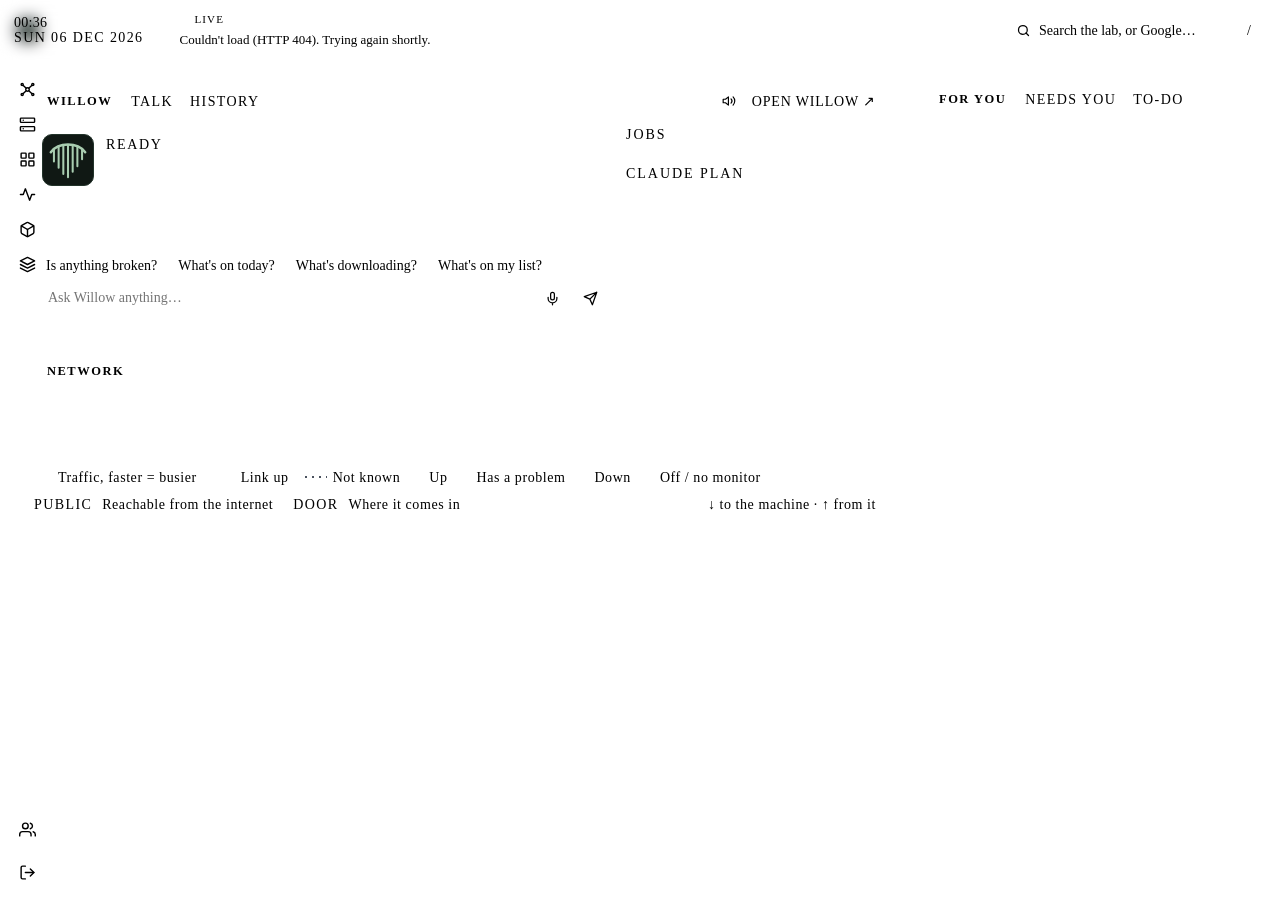
==== commit dd65f411: "NEXUS map: the internet door (only Jellyfin and Plex are public) The router now forwards only WAN 44" ====
--- a/app/nexus/static/index.html
+++ b/app/nexus/static/index.html
@@ -6,17 +6,17 @@
   <meta name="theme-color" content="#101216">
   <base target="_blank">
   <title>NEXUS</title>
-  <link rel="icon" href="logo.svg?v=48">
-  <link rel="stylesheet" href="/static/tokens.css?v=48">
-  <link rel="stylesheet" href="bundle.css?v=48">
-  <link rel="stylesheet" href="app.css?v=48">
-  <link rel="stylesheet" href="/static/weather.css?v=48">
-  <script src="app.js?v=48" defer></script>
-  <script src="/static/weather.js?v=48" defer></script>
+  <link rel="icon" href="logo.svg?v=51">
+  <link rel="stylesheet" href="/static/tokens.css?v=51">
+  <link rel="stylesheet" href="bundle.css?v=51">
+  <link rel="stylesheet" href="app.css?v=51">
+  <link rel="stylesheet" href="/static/weather.css?v=51">
+  <script src="app.js?v=51" defer></script>
+  <script src="/static/weather.js?v=51" defer></script>
 </head>
 <body class="np-app nav-collapsed np-pattern nexus" data-view="board">
 <aside class="sidebar fixed collapsed nx-rail" aria-label="NEXUS">
-  <div class="sidebar-head"><a class="brand" href="#board" target="_self" title="NEXUS" aria-label="NEXUS"><img src="logo.svg?v=48" width="22" height="22" alt=""></a></div>
+  <div class="sidebar-head"><a class="brand" href="#board" target="_self" title="NEXUS" aria-label="NEXUS"><img src="logo.svg?v=51" width="22" height="22" alt=""></a></div>
   <nav class="sidebar-nav">
     <a class="nav-item active" href="#board" target="_self" title="NEXUS" data-view="board">
       <svg viewBox="0 0 24 24" width="17" height="17" fill="none" stroke="currentColor" stroke-width="2" stroke-linecap="round" stroke-linejoin="round"><circle cx="12" cy="12" r="2.5"/><circle cx="4.5" cy="5" r="1.5"/><circle cx="19.5" cy="5" r="1.5"/><circle cx="4.5" cy="19" r="1.5"/><circle cx="19.5" cy="19" r="1.5"/><path d="M6 6.2l4.2 4.2M18 6.2l-4.2 4.2M6 17.8l4.2-4.2M18 17.8l-4.2-4.2"/></svg>
@@ -147,6 +147,7 @@
       <div class="legend" aria-hidden="true">
         <span><i class="lg lg-flow"></i>Traffic, faster = busier</span><span><i class="lg lg-up"></i>Link up</span><span><i class="lg lg-idle"></i>Not known</span>
         <span><i class="led on"></i>Up</span><span><i class="led warn"></i>Has a problem</span><span><i class="led off"></i>Down</span><span><i class="led"></i>Off / no monitor</span>
+        <span><span class="gtag">PUBLIC</span>Reachable from the internet</span><span><span class="gtag">DOOR</span>Where it comes in</span>
         <span class="lg-units">↓ to the machine · ↑ from it</span>
       </div>
     </section>
--- a/app/nexus/static/app.css
+++ b/app/nexus/static/app.css
@@ -161,6 +161,16 @@
 .node .ad { font: 10.5px var(--font-mono); color: var(--muted); }
 .node .led, .gnode .led, .hostcard .led { width: 8px; height: 8px; flex: none; }
 .node-inet .glyph { color: var(--green); }
+.door { margin-top: 3px; font: 600 9.5px var(--font-mono); letter-spacing: 0.08em; text-transform: uppercase; color: var(--muted); white-space: nowrap; }
+.door.ok { color: var(--green); }
+.door.warn { color: var(--amber); }
+.door.bad { color: var(--red); }
+/* PUBLIC / DOOR: a notch on the tile's top edge, so it never takes room from the name */
+.gtag { font: 600 8.5px var(--font-mono); letter-spacing: 0.1em; padding: 0 4px; line-height: 13px; border-radius: var(--radius);
+  color: var(--green); border: 1px solid var(--green-line); background: var(--panel-2); }
+.gnode .gtag { position: absolute; top: -7px; right: 8px; }
+.gnode:has(.gtag) { position: relative; }
+.tip-sub { display: flex; align-items: center; gap: 8px; font: 600 10.5px var(--font-mono); letter-spacing: 0.08em; text-transform: uppercase; color: var(--text-strong); border-top: 1px solid var(--border); padding-top: 6px; }
 .rates { display: flex; gap: 10px; font: 500 11px var(--font-mono); font-variant-numeric: tabular-nums; white-space: nowrap; }
 .rates .dn { color: var(--green); }
 .rates .up { color: var(--text); }
@@ -274,6 +284,8 @@
 .quick { display: flex; gap: 5px; flex-wrap: wrap; max-height: 22px; overflow: hidden; }
 .qchip { height: 22px; background: var(--panel-2); border: 1px solid var(--border); color: var(--muted); border-radius: var(--radius); padding: 0 8px; font: 11.5px/1 var(--font-sans); cursor: pointer; white-space: nowrap; }
 .qchip:hover { color: var(--text-strong); border-color: var(--green-line); }
+/* .nexus button { font: inherit } outranks .qchip, which left the chips in 14px body text inside a 22px box */
+.nexus .qchip { font: 11.5px/1 var(--font-sans); }
 .ask { display: flex; gap: 6px; }
 .ask .icon-btn { width: 32px; height: 32px; }
 .ask input { flex: 1; min-width: 0; height: 32px; background: var(--well); border: 1px solid var(--border-strong); border-radius: var(--radius); color: var(--text); padding: 0 10px; font: 13px var(--font-sans); outline: none; }
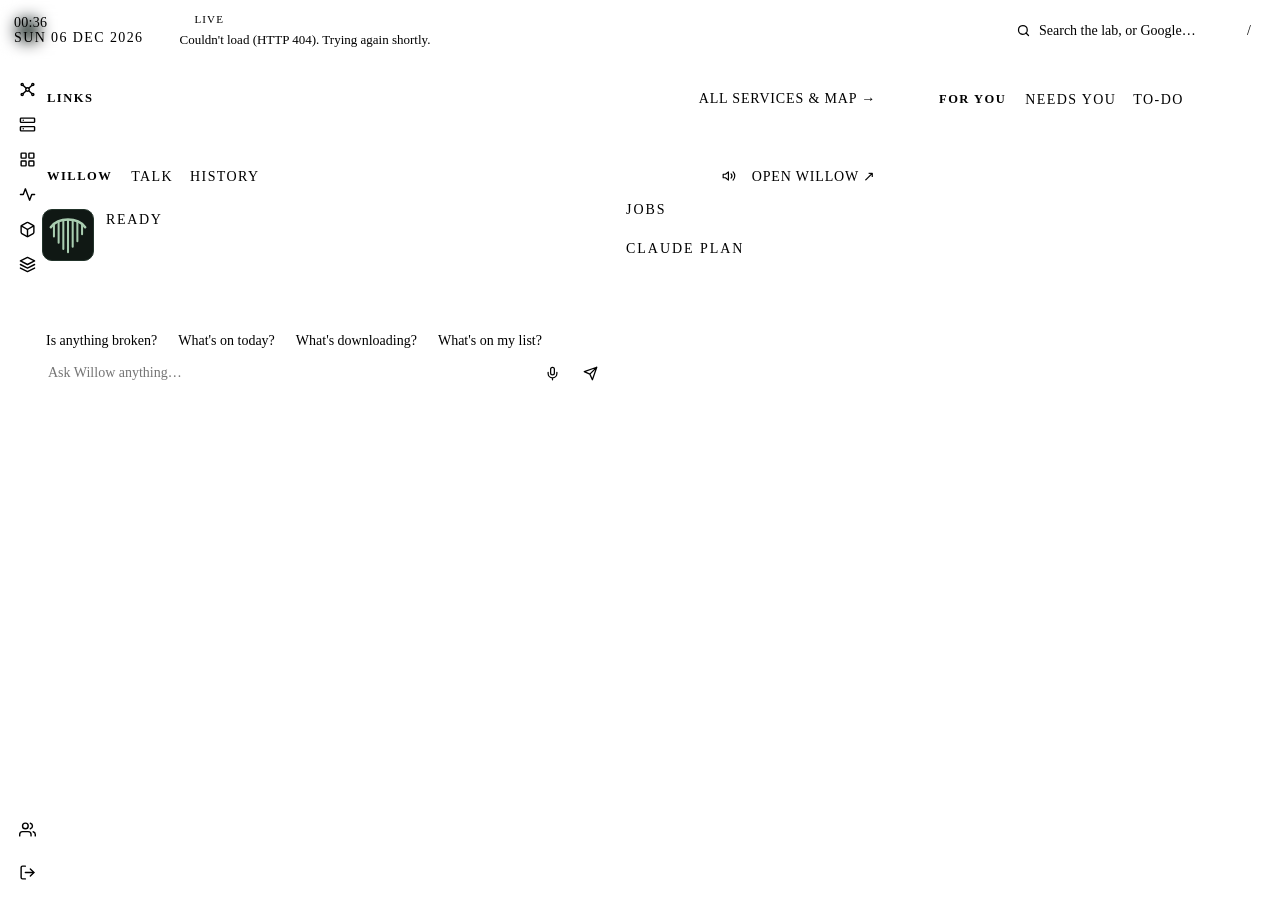
==== commit 6cbbe2db: "NEXUS board: icon Links instead of the map; the map moves to Apps & media The board's centre now sta" ====
--- a/app/nexus/static/index.html
+++ b/app/nexus/static/index.html
@@ -6,17 +6,17 @@
   <meta name="theme-color" content="#101216">
   <base target="_blank">
   <title>NEXUS</title>
-  <link rel="icon" href="logo.svg?v=51">
-  <link rel="stylesheet" href="/static/tokens.css?v=51">
-  <link rel="stylesheet" href="bundle.css?v=51">
-  <link rel="stylesheet" href="app.css?v=51">
-  <link rel="stylesheet" href="/static/weather.css?v=51">
-  <script src="app.js?v=51" defer></script>
-  <script src="/static/weather.js?v=51" defer></script>
+  <link rel="icon" href="logo.svg?v=52">
+  <link rel="stylesheet" href="/static/tokens.css?v=52">
+  <link rel="stylesheet" href="bundle.css?v=52">
+  <link rel="stylesheet" href="app.css?v=52">
+  <link rel="stylesheet" href="/static/weather.css?v=52">
+  <script src="app.js?v=52" defer></script>
+  <script src="/static/weather.js?v=52" defer></script>
 </head>
 <body class="np-app nav-collapsed np-pattern nexus" data-view="board">
 <aside class="sidebar fixed collapsed nx-rail" aria-label="NEXUS">
-  <div class="sidebar-head"><a class="brand" href="#board" target="_self" title="NEXUS" aria-label="NEXUS"><img src="logo.svg?v=51" width="22" height="22" alt=""></a></div>
+  <div class="sidebar-head"><a class="brand" href="#board" target="_self" title="NEXUS" aria-label="NEXUS"><img src="logo.svg?v=52" width="22" height="22" alt=""></a></div>
   <nav class="sidebar-nav">
     <a class="nav-item active" href="#board" target="_self" title="NEXUS" data-view="board">
       <svg viewBox="0 0 24 24" width="17" height="17" fill="none" stroke="currentColor" stroke-width="2" stroke-linecap="round" stroke-linejoin="round"><circle cx="12" cy="12" r="2.5"/><circle cx="4.5" cy="5" r="1.5"/><circle cx="19.5" cy="5" r="1.5"/><circle cx="4.5" cy="19" r="1.5"/><circle cx="19.5" cy="19" r="1.5"/><path d="M6 6.2l4.2 4.2M18 6.2l-4.2 4.2M6 17.8l4.2-4.2M18 17.8l-4.2-4.2"/></svg>
@@ -91,6 +91,11 @@
 
 
   <main class="core">
+    <section class="sec sec-links" id="links" aria-labelledby="links-h">
+      <div class="sec-head"><span class="sec-dot"></span><h2 id="links-h">Links</h2><span class="sec-rule"></span><a class="sec-meta link" href="#apps" target="_self">All services &amp; map →</a></div>
+      <div class="qlinks" id="qlinks"></div>
+    </section>
+
     <section class="sec sec-willow" id="willow" aria-labelledby="willow-h">
       <div class="sec-head"><span class="sec-dot"></span><h2 id="willow-h">Willow</h2>
         <div class="head-tabs" id="w-tabs" role="tablist" aria-label="Willow">
@@ -137,6 +142,10 @@
         </div>
       </div>
     </section>
+
+  </main>
+
+  <aside class="rail rail-left" id="apps" aria-label="Apps and media">
     <section class="sec sec-map" id="map" aria-labelledby="map-h">
       <div class="sec-head"><span class="sec-dot"></span><h2 id="map-h">Network</h2><span class="sec-rule"></span><span class="sec-meta" id="map-meta"></span></div>
       <div class="topo-fit" id="topo-fit"><div class="topo" id="topo">
@@ -151,10 +160,6 @@
         <span class="lg-units">↓ to the machine · ↑ from it</span>
       </div>
     </section>
-
-  </main>
-
-  <aside class="rail rail-left" id="apps" aria-label="Apps and media">
     <section class="sec sec-services" id="services" aria-labelledby="svc-h">
       <div class="sec-head"><span class="sec-dot"></span><h2 id="svc-h">Services</h2><span class="sec-rule"></span><span class="sec-meta" id="svc-meta"></span></div>
       <div id="svc"></div>
--- a/app/nexus/static/app.css
+++ b/app/nexus/static/app.css
@@ -635,3 +635,31 @@
 .ctrs i.bad { background: var(--red); opacity: 1; }
 .ctrs i:hover { opacity: 1; outline: 1px solid var(--text); }
 .host-ctrs { padding: 0 12px 8px; }
+
+/* ---------- the board's Links: the everyday apps as icons, grouped; name, address and light in the hover card ---------- */
+.sec-links { flex: none; padding-bottom: 14px; }
+.qlinks { display: flex; flex-wrap: wrap; gap: 12px 28px; }
+.qgroup .svc-group-head { margin-bottom: 6px; }
+.qrow { display: flex; flex-wrap: wrap; gap: 6px; }
+.qlink { position: relative; display: grid; place-items: center; width: 42px; height: 42px; border-radius: var(--radius);
+  background: var(--panel-2); border: 1px solid var(--border); transition: border-color 0.12s, background 0.12s; }
+.qlink .ico { border: 0; background: transparent; }
+.qlink .ico img { width: 22px; height: 22px; }
+.qlink:hover { border-color: var(--green-line); background: var(--panel-hover); text-decoration: none; }
+.qlink:focus-visible { outline: none; box-shadow: var(--focus-ring); }
+.qlink .led { position: absolute; top: 4px; right: 4px; width: 6px; height: 6px; }
+/* with the map gone from the board, Willow takes the rest of the centre */
+.nexus[data-view="board"] .sec-willow { flex: 1 1 0; height: auto; min-height: 260px; }
+@media (max-width: 1360px) { .nexus[data-view="board"] .sec-willow { flex: none; } }
+
+/* ---------- apps & media: the map on top, every service under it, media down the right ---------- */
+.nexus[data-view="apps"] .rail-left { grid-template-rows: minmax(0, 1.5fr) minmax(0, 1fr); grid-template-areas: "map media" "svc media"; }
+.nexus[data-view="apps"] .sec-map { grid-area: map; }
+.nexus[data-view="apps"] .sec-services { grid-area: svc; }
+.nexus[data-view="apps"] .tabbed.media { grid-area: media; }
+@media (max-width: 1360px) {
+  .nexus[data-view="apps"] .rail-left { grid-template-rows: none; grid-template-areas: "map map" "svc media"; }
+}
+@media (max-width: 960px) {
+  .nexus[data-view="apps"] .rail-left { grid-template-areas: "map" "svc" "media"; }
+}
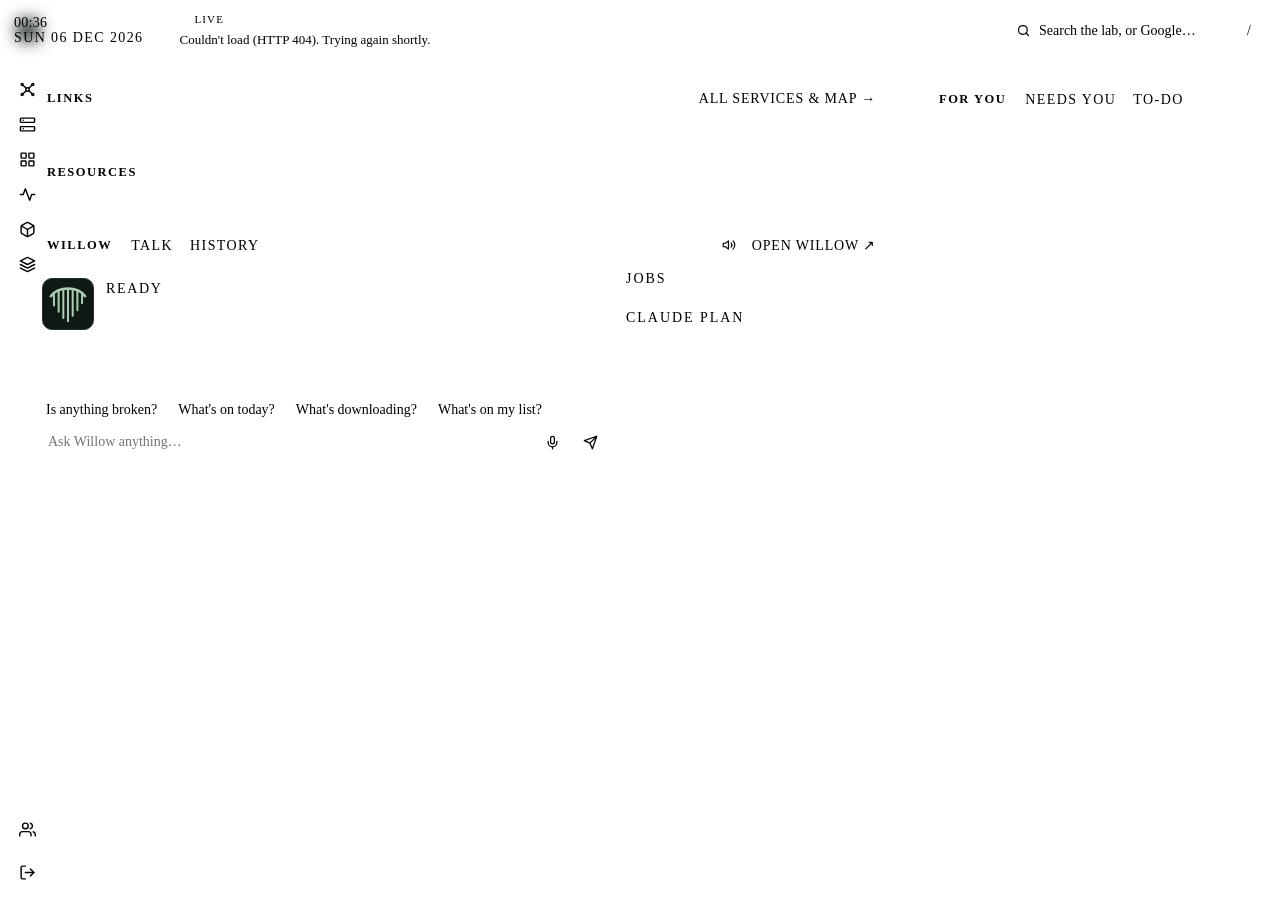
==== commit a0bddb42: "NEXUS board: Links, Resources, Willow The board's centre is now three sections. Links: each group is" ====
--- a/app/nexus/static/index.html
+++ b/app/nexus/static/index.html
@@ -6,17 +6,17 @@
   <meta name="theme-color" content="#101216">
   <base target="_blank">
   <title>NEXUS</title>
-  <link rel="icon" href="logo.svg?v=52">
-  <link rel="stylesheet" href="/static/tokens.css?v=52">
-  <link rel="stylesheet" href="bundle.css?v=52">
-  <link rel="stylesheet" href="app.css?v=52">
-  <link rel="stylesheet" href="/static/weather.css?v=52">
-  <script src="app.js?v=52" defer></script>
-  <script src="/static/weather.js?v=52" defer></script>
+  <link rel="icon" href="logo.svg?v=54">
+  <link rel="stylesheet" href="/static/tokens.css?v=54">
+  <link rel="stylesheet" href="bundle.css?v=54">
+  <link rel="stylesheet" href="app.css?v=54">
+  <link rel="stylesheet" href="/static/weather.css?v=54">
+  <script src="app.js?v=54" defer></script>
+  <script src="/static/weather.js?v=54" defer></script>
 </head>
 <body class="np-app nav-collapsed np-pattern nexus" data-view="board">
 <aside class="sidebar fixed collapsed nx-rail" aria-label="NEXUS">
-  <div class="sidebar-head"><a class="brand" href="#board" target="_self" title="NEXUS" aria-label="NEXUS"><img src="logo.svg?v=52" width="22" height="22" alt=""></a></div>
+  <div class="sidebar-head"><a class="brand" href="#board" target="_self" title="NEXUS" aria-label="NEXUS"><img src="logo.svg?v=54" width="22" height="22" alt=""></a></div>
   <nav class="sidebar-nav">
     <a class="nav-item active" href="#board" target="_self" title="NEXUS" data-view="board">
       <svg viewBox="0 0 24 24" width="17" height="17" fill="none" stroke="currentColor" stroke-width="2" stroke-linecap="round" stroke-linejoin="round"><circle cx="12" cy="12" r="2.5"/><circle cx="4.5" cy="5" r="1.5"/><circle cx="19.5" cy="5" r="1.5"/><circle cx="4.5" cy="19" r="1.5"/><circle cx="19.5" cy="19" r="1.5"/><path d="M6 6.2l4.2 4.2M18 6.2l-4.2 4.2M6 17.8l4.2-4.2M18 17.8l-4.2-4.2"/></svg>
@@ -94,6 +94,11 @@
     <section class="sec sec-links" id="links" aria-labelledby="links-h">
       <div class="sec-head"><span class="sec-dot"></span><h2 id="links-h">Links</h2><span class="sec-rule"></span><a class="sec-meta link" href="#apps" target="_self">All services &amp; map →</a></div>
       <div class="qlinks" id="qlinks"></div>
+    </section>
+
+    <section class="sec sec-res" id="resources" aria-labelledby="res-h">
+      <div class="sec-head"><span class="sec-dot"></span><h2 id="res-h">Resources</h2><span class="sec-rule"></span><span class="sec-meta" id="res-meta"></span></div>
+      <div class="res" id="res" role="list"></div>
     </section>
 
     <section class="sec sec-willow" id="willow" aria-labelledby="willow-h">
--- a/app/nexus/static/app.css
+++ b/app/nexus/static/app.css
@@ -638,19 +638,54 @@
 
 /* ---------- the board's Links: the everyday apps as icons, grouped; name, address and light in the hover card ---------- */
 .sec-links { flex: none; padding-bottom: 14px; }
-.qlinks { display: flex; flex-wrap: wrap; gap: 12px 28px; }
-.qgroup .svc-group-head { margin-bottom: 6px; }
-.qrow { display: flex; flex-wrap: wrap; gap: 6px; }
-.qlink { position: relative; display: grid; place-items: center; width: 42px; height: 42px; border-radius: var(--radius);
-  background: var(--panel-2); border: 1px solid var(--border); transition: border-color 0.12s, background 0.12s; }
+/* each group is its own well, the three side by side across the whole width */
+.qlinks { display: grid; grid-template-columns: repeat(auto-fit, minmax(240px, 1fr)); gap: 10px; }
+.qgroup { background: var(--well); border: 1px solid var(--border); border-radius: var(--radius); padding: 9px 10px 10px; }
+.qgroup .svc-group-head { margin-bottom: 8px; }
+.qrow { display: flex; flex-wrap: wrap; gap: 7px; }
+.qlink { position: relative; display: grid; place-items: center; width: 44px; height: 44px; border-radius: var(--radius);
+  background: var(--panel-2); border: 1px solid var(--border); transition: border-color 0.12s, background 0.12s, transform 0.12s; }
 .qlink .ico { border: 0; background: transparent; }
-.qlink .ico img { width: 22px; height: 22px; }
-.qlink:hover { border-color: var(--green-line); background: var(--panel-hover); text-decoration: none; }
+.qlink .ico img { width: 24px; height: 24px; }
+.qlink:hover { border-color: var(--green-line); background: var(--panel-hover); text-decoration: none; transform: translateY(-1px); }
 .qlink:focus-visible { outline: none; box-shadow: var(--focus-ring); }
 .qlink .led { position: absolute; top: 4px; right: 4px; width: 6px; height: 6px; }
-/* with the map gone from the board, Willow takes the rest of the centre */
-.nexus[data-view="board"] .sec-willow { flex: 1 1 0; height: auto; min-height: 260px; }
-@media (max-width: 1360px) { .nexus[data-view="board"] .sec-willow { flex: none; } }
+
+/* ---------- the board's Resources: one row per machine; takes the room Links and Willow leave and scrolls inside ---------- */
+.sec-res { flex: 1 1 0; min-height: 0; display: flex; flex-direction: column; padding-bottom: 10px; }
+.res { flex: 1 1 0; min-height: 0; overflow-y: auto; scrollbar-gutter: stable; }
+.res-row { display: grid; grid-template-columns: minmax(150px, 1.1fr) repeat(3, minmax(90px, 1fr)) minmax(150px, auto); gap: 14px; align-items: center;
+  width: 100%; padding: 5px 8px; background: none; border: 0; border-top: 1px solid var(--border); color: var(--text); font: inherit; text-align: left; cursor: pointer; }
+.res-row:hover { background: var(--panel-hover); }
+.res-row:focus-visible { outline: none; box-shadow: var(--focus-ring); }
+.res-head { position: sticky; top: 0; z-index: 1; background: var(--panel); border-top: 0; cursor: default; padding-top: 0;
+  font: 600 10px var(--font-mono); letter-spacing: 0.12em; text-transform: uppercase; color: var(--muted); }
+.res-head:hover { background: var(--panel); }
+.res-nm { display: flex; align-items: center; gap: 7px; min-width: 0; }
+.res-nm b { font-size: 13px; font-weight: 500; color: var(--text-strong); }
+.res-nm .led, .res-nm .led-gap { width: 7px; height: 7px; flex: none; }
+.res-id { font: 10px var(--font-mono); color: var(--faint); white-space: nowrap; }
+.res-m { display: flex; align-items: center; gap: 8px; min-width: 0; }
+.res-m .bar { flex: 1; margin: 0; height: 5px; }
+.res-m .bar.bad > i { background: var(--red); box-shadow: var(--glow-red); }
+.res-m b { font: 500 11px var(--font-mono); color: var(--text); width: 34px; text-align: right; flex: none; }
+.res-m.none { font: 11px var(--font-mono); color: var(--faint); }
+.res-m.warn b { color: var(--amber); }
+.res-m.bad b { color: var(--red); }
+.res-span { grid-column: span 3; }
+.res-net { font: 11px var(--font-mono); color: var(--muted); white-space: nowrap; }
+.res-net .rates { display: inline-flex; gap: 10px; }
+/* Willow back to a compact, fixed height under them */
+@media (min-width: 1361px) { .nexus[data-view="board"] .sec-willow { height: clamp(250px, 30vh, 340px); } }
+@media (max-width: 1360px) {
+  .sec-res, .res { flex: none; overflow: visible; }
+}
+@media (max-width: 640px) {
+  .res-row { grid-template-columns: minmax(0, 1fr) repeat(3, 44px); gap: 8px; }
+  .res-net { display: none; }
+  .res-head span:last-child { display: none; }
+  .res-m .bar { display: none; }
+}
 
 /* ---------- apps & media: the map on top, every service under it, media down the right ---------- */
 .nexus[data-view="apps"] .rail-left { grid-template-rows: minmax(0, 1.5fr) minmax(0, 1fr); grid-template-areas: "map media" "svc media"; }
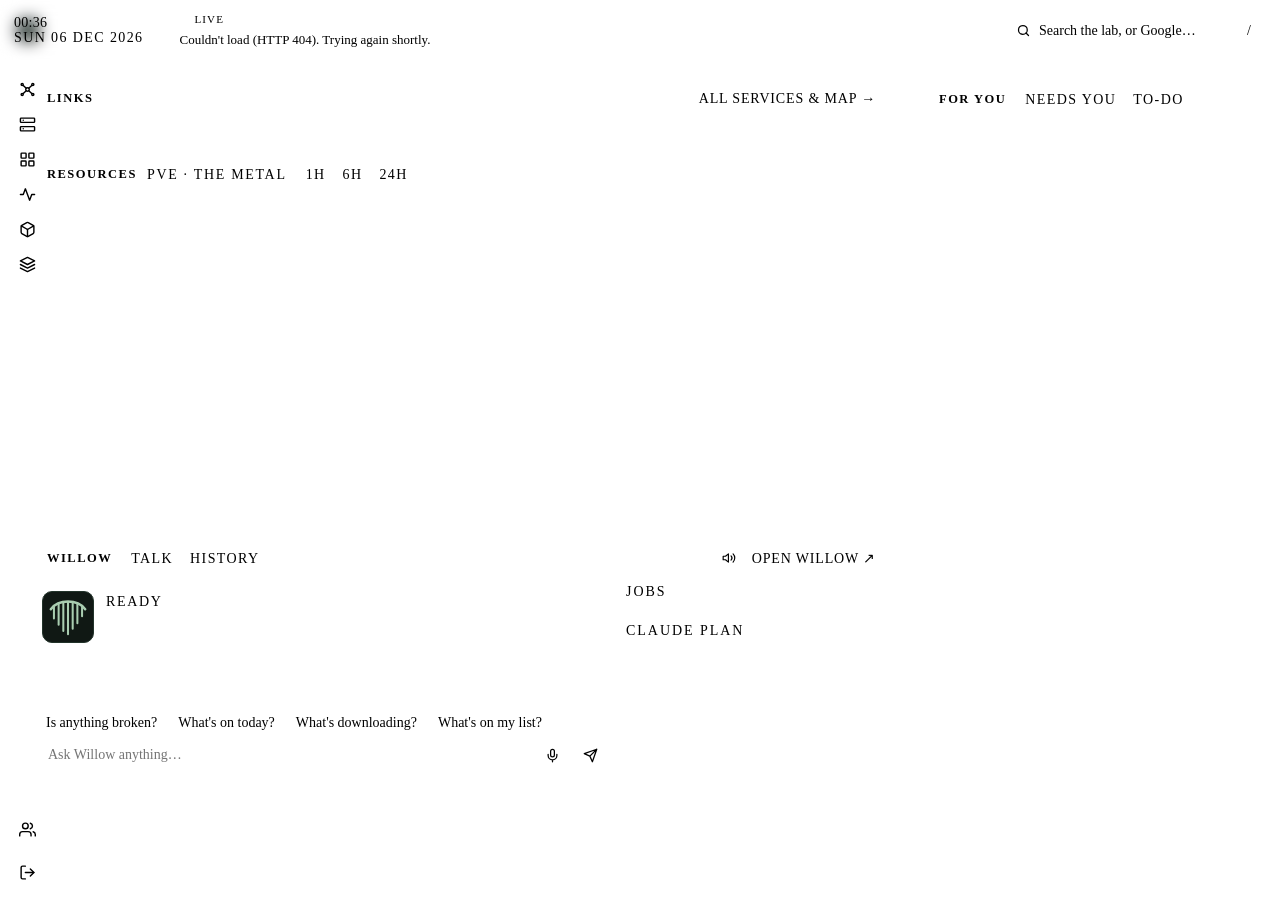
==== commit a82611df: "NEXUS board: pve rings and usage graphs; Links with names Resources is now about pve itself, the met" ====
--- a/app/nexus/static/index.html
+++ b/app/nexus/static/index.html
@@ -6,17 +6,17 @@
   <meta name="theme-color" content="#101216">
   <base target="_blank">
   <title>NEXUS</title>
-  <link rel="icon" href="logo.svg?v=54">
-  <link rel="stylesheet" href="/static/tokens.css?v=54">
-  <link rel="stylesheet" href="bundle.css?v=54">
-  <link rel="stylesheet" href="app.css?v=54">
-  <link rel="stylesheet" href="/static/weather.css?v=54">
-  <script src="app.js?v=54" defer></script>
-  <script src="/static/weather.js?v=54" defer></script>
+  <link rel="icon" href="logo.svg?v=59">
+  <link rel="stylesheet" href="/static/tokens.css?v=59">
+  <link rel="stylesheet" href="bundle.css?v=59">
+  <link rel="stylesheet" href="app.css?v=59">
+  <link rel="stylesheet" href="/static/weather.css?v=59">
+  <script src="app.js?v=59" defer></script>
+  <script src="/static/weather.js?v=59" defer></script>
 </head>
 <body class="np-app nav-collapsed np-pattern nexus" data-view="board">
 <aside class="sidebar fixed collapsed nx-rail" aria-label="NEXUS">
-  <div class="sidebar-head"><a class="brand" href="#board" target="_self" title="NEXUS" aria-label="NEXUS"><img src="logo.svg?v=54" width="22" height="22" alt=""></a></div>
+  <div class="sidebar-head"><a class="brand" href="#board" target="_self" title="NEXUS" aria-label="NEXUS"><img src="logo.svg?v=59" width="22" height="22" alt=""></a></div>
   <nav class="sidebar-nav">
     <a class="nav-item active" href="#board" target="_self" title="NEXUS" data-view="board">
       <svg viewBox="0 0 24 24" width="17" height="17" fill="none" stroke="currentColor" stroke-width="2" stroke-linecap="round" stroke-linejoin="round"><circle cx="12" cy="12" r="2.5"/><circle cx="4.5" cy="5" r="1.5"/><circle cx="19.5" cy="5" r="1.5"/><circle cx="4.5" cy="19" r="1.5"/><circle cx="19.5" cy="19" r="1.5"/><path d="M6 6.2l4.2 4.2M18 6.2l-4.2 4.2M6 17.8l4.2-4.2M18 17.8l-4.2-4.2"/></svg>
@@ -97,8 +97,23 @@
     </section>
 
     <section class="sec sec-res" id="resources" aria-labelledby="res-h">
-      <div class="sec-head"><span class="sec-dot"></span><h2 id="res-h">Resources</h2><span class="sec-rule"></span><span class="sec-meta" id="res-meta"></span></div>
-      <div class="res" id="res" role="list"></div>
+      <div class="sec-head"><span class="sec-dot"></span><h2 id="res-h">Resources</h2><span class="res-host">PVE · THE METAL</span>
+        <div class="head-tabs" id="res-range" role="tablist" aria-label="Time range">
+          <button type="button" data-h="1" role="tab" aria-selected="false">1H</button>
+          <button type="button" class="active" data-h="6" role="tab" aria-selected="true">6H</button>
+          <button type="button" data-h="24" role="tab" aria-selected="false">24H</button>
+        </div>
+        <span class="sec-rule"></span><span class="sec-meta" id="res-meta"></span></div>
+      <div class="metal">
+        <div class="gauges" id="gauges"><div class="skeleton"></div></div>
+        <div class="charts" id="charts">
+          <div class="ch-legend" id="ch-legend"></div>
+          <div class="ch ch-use"><svg id="ch-use" role="img" aria-label="CPU and memory use over time"></svg></div>
+          <div class="ch-legend" id="ch-wlegend"></div>
+          <div class="ch ch-w"><svg id="ch-w" role="img" aria-label="Power at the wall over time"></svg></div>
+          <div class="ch-tip" id="ch-tip" hidden></div>
+        </div>
+      </div>
     </section>
 
     <section class="sec sec-willow" id="willow" aria-labelledby="willow-h">
--- a/app/nexus/static/app.css
+++ b/app/nexus/static/app.css
@@ -639,52 +639,91 @@
 /* ---------- the board's Links: the everyday apps as icons, grouped; name, address and light in the hover card ---------- */
 .sec-links { flex: none; padding-bottom: 14px; }
 /* each group is its own well, the three side by side across the whole width */
-.qlinks { display: grid; grid-template-columns: repeat(auto-fit, minmax(240px, 1fr)); gap: 10px; }
-.qgroup { background: var(--well); border: 1px solid var(--border); border-radius: var(--radius); padding: 9px 10px 10px; }
+.qlinks { display: flex; flex-wrap: wrap; gap: 10px; }
+.qgroup { flex: var(--n, 1) 1 240px; min-width: 0; background: var(--well); border: 1px solid var(--border); border-radius: var(--radius); padding: 9px 10px 10px; }
 .qgroup .svc-group-head { margin-bottom: 8px; }
-.qrow { display: flex; flex-wrap: wrap; gap: 7px; }
-.qlink { position: relative; display: grid; place-items: center; width: 44px; height: 44px; border-radius: var(--radius);
-  background: var(--panel-2); border: 1px solid var(--border); transition: border-color 0.12s, background 0.12s, transform 0.12s; }
-.qlink .ico { border: 0; background: transparent; }
-.qlink .ico img { width: 24px; height: 24px; }
-.qlink:hover { border-color: var(--green-line); background: var(--panel-hover); text-decoration: none; transform: translateY(-1px); }
+/* app-launcher tiles: the icon with its name under it (the hover card still has the address and light) */
+.qrow { display: grid; grid-template-columns: repeat(auto-fill, minmax(78px, 1fr)); gap: 6px; }
+.qlink { position: relative; display: flex; flex-direction: column; align-items: center; gap: 6px; padding: 10px 4px 8px; min-width: 0; border-radius: var(--radius);
+  background: var(--panel-2); border: 1px solid var(--border); color: var(--text); transition: border-color 0.12s, background 0.12s, transform 0.12s; }
+.qlink .ico { width: 34px; height: 34px; border: 0; background: transparent; }
+.qlink .ico img { width: 30px; height: 30px; }
+.ql-nm { max-width: 100%; min-height: 2.4em; font-size: 11.5px; line-height: 1.2; text-align: center; overflow: hidden;
+  display: -webkit-box; -webkit-line-clamp: 2; -webkit-box-orient: vertical; overflow-wrap: anywhere; }
+/* wide screens: each group's apps on one row, so the strip stays one tile high */
+@media (min-width: 1361px) { .qrow { grid-template-columns: repeat(var(--n), minmax(0, 1fr)); } }
+.qlink:hover { border-color: var(--green-line); background: var(--panel-hover); color: var(--text-strong); text-decoration: none; transform: translateY(-1px); }
 .qlink:focus-visible { outline: none; box-shadow: var(--focus-ring); }
 .qlink .led { position: absolute; top: 4px; right: 4px; width: 6px; height: 6px; }
 
-/* ---------- the board's Resources: one row per machine; takes the room Links and Willow leave and scrolls inside ---------- */
-.sec-res { flex: 1 1 0; min-height: 0; display: flex; flex-direction: column; padding-bottom: 10px; }
-.res { flex: 1 1 0; min-height: 0; overflow-y: auto; scrollbar-gutter: stable; }
-.res-row { display: grid; grid-template-columns: minmax(150px, 1.1fr) repeat(3, minmax(90px, 1fr)) minmax(150px, auto); gap: 14px; align-items: center;
-  width: 100%; padding: 5px 8px; background: none; border: 0; border-top: 1px solid var(--border); color: var(--text); font: inherit; text-align: left; cursor: pointer; }
-.res-row:hover { background: var(--panel-hover); }
-.res-row:focus-visible { outline: none; box-shadow: var(--focus-ring); }
-.res-head { position: sticky; top: 0; z-index: 1; background: var(--panel); border-top: 0; cursor: default; padding-top: 0;
-  font: 600 10px var(--font-mono); letter-spacing: 0.12em; text-transform: uppercase; color: var(--muted); }
-.res-head:hover { background: var(--panel); }
-.res-nm { display: flex; align-items: center; gap: 7px; min-width: 0; }
-.res-nm b { font-size: 13px; font-weight: 500; color: var(--text-strong); }
-.res-nm .led, .res-nm .led-gap { width: 7px; height: 7px; flex: none; }
-.res-id { font: 10px var(--font-mono); color: var(--faint); white-space: nowrap; }
-.res-m { display: flex; align-items: center; gap: 8px; min-width: 0; }
-.res-m .bar { flex: 1; margin: 0; height: 5px; }
-.res-m .bar.bad > i { background: var(--red); box-shadow: var(--glow-red); }
-.res-m b { font: 500 11px var(--font-mono); color: var(--text); width: 34px; text-align: right; flex: none; }
-.res-m.none { font: 11px var(--font-mono); color: var(--faint); }
-.res-m.warn b { color: var(--amber); }
-.res-m.bad b { color: var(--red); }
-.res-span { grid-column: span 3; }
-.res-net { font: 11px var(--font-mono); color: var(--muted); white-space: nowrap; }
-.res-net .rates { display: inline-flex; gap: 10px; }
+/* ---------- the board's Resources: pve, the metal. Rings on the left, usage over time on the right ---------- */
+.nexus { --s-cpu: #3987e5; --s-mem: #d55181; --s-w: var(--text); } /* validated pair on --panel (dataviz validator) */
+.sec-res { flex: 1 1 0; min-height: 0; display: flex; flex-direction: column; padding-bottom: 12px; }
+.res-host { font: 600 10px var(--font-mono); letter-spacing: 0.12em; color: var(--muted); white-space: nowrap; }
+.metal { flex: 1 1 0; min-height: 0; display: grid; grid-template-columns: auto minmax(0, 1fr); gap: 22px; }
+.gauges { --rs: clamp(96px, 10.5vh, 150px); display: grid; grid-template-columns: repeat(2, calc(var(--rs) + 22px)); grid-auto-rows: min-content; gap: 14px 16px; align-content: center; }
+.ring-g { position: relative; display: grid; justify-items: center; text-align: center; cursor: default; }
+.ring-g svg { width: var(--rs); height: var(--rs); transform: rotate(-90deg); }
+.g-track { fill: none; stroke: var(--well); stroke-width: 9; }
+.g-arc { fill: none; stroke: var(--text); stroke-width: 9; stroke-linecap: round; opacity: 0.8; transition: stroke-dasharray 0.6s; }
+.ring-g.s-cpu .g-arc { stroke: var(--s-cpu); opacity: 1; }
+.ring-g.s-mem .g-arc { stroke: var(--s-mem); opacity: 1; }
+.ring-g.warn .g-arc { stroke: var(--amber); opacity: 1; }
+.ring-g.bad .g-arc { stroke: var(--red); opacity: 1; }
+.g-val { position: absolute; top: 0; height: var(--rs); display: flex; align-items: center; justify-content: center; }
+.g-val b { font: 600 calc(var(--rs) / 4) var(--font-mono); color: var(--text-strong); letter-spacing: -0.02em; }
+.g-val i { font: 500 11px var(--font-mono); color: var(--muted); font-style: normal; margin: 7px 0 0 1px; }
+.ring-g.warn .g-val b { color: var(--amber); }
+.ring-g.bad .g-val b { color: var(--red); }
+.g-lbl { margin-top: 6px; font: 600 10.5px var(--font-mono); letter-spacing: 0.12em; text-transform: uppercase; color: var(--text); }
+.g-sub { font: 10.5px var(--font-mono); color: var(--muted); white-space: nowrap; }
+.charts { position: relative; min-width: 0; min-height: 0; display: flex; flex-direction: column; }
+.ch { position: relative; min-height: 0; }
+.ch-use { flex: 2 1 0; }
+.ch-w { flex: 1 1 0; }
+.charts.no-power .ch-w, .charts.no-power #ch-wlegend { display: none; }
+.ch svg { position: absolute; inset: 0; width: 100%; height: 100%; overflow: visible; }
+.ch-legend { display: flex; align-items: center; gap: 16px; margin: 0 0 4px 34px; font: 10.5px var(--font-mono); letter-spacing: 0.06em; text-transform: uppercase; color: var(--muted); }
+#ch-wlegend { margin-top: 10px; }
+.lg-item { display: inline-flex; align-items: center; gap: 6px; color: var(--text); }
+.lg-item i { width: 14px; height: 3px; border-radius: 2px; background: currentColor; }
+.lg-item b { color: var(--text-strong); font-weight: 600; margin-left: 2px; }
+.lg-item.s-cpu i { background: var(--s-cpu); }
+.lg-item.s-mem i { background: var(--s-mem); }
+.lg-item.s-w i { display: none; }
+.lg-note { margin-left: auto; color: var(--faint); text-transform: none; letter-spacing: 0; }
+.c-grid { stroke: var(--border); stroke-width: 1; }
+.c-ax { fill: var(--faint); font: 10px var(--font-mono); }
+.c-line { fill: none; stroke-width: 2; stroke-linejoin: round; stroke-linecap: round; }
+.c-line.s-cpu { stroke: var(--s-cpu); }
+.c-line.s-mem { stroke: var(--s-mem); }
+.c-line.s-w { stroke: var(--s-w); opacity: 0.75; }
+.c-area { display: none; }
+.c-hair line { stroke: var(--muted); stroke-width: 1; stroke-dasharray: 3 3; }
+.c-hair circle { stroke: var(--panel); stroke-width: 2; }
+.c-hair circle.s-cpu { fill: var(--s-cpu); }
+.c-hair circle.s-mem { fill: var(--s-mem); }
+.c-hair circle.s-w { fill: var(--s-w); }
+.ch-tip { position: absolute; z-index: 2; pointer-events: none; min-width: 140px; padding: 7px 9px; background: var(--panel-2); border: 1px solid var(--border-strong);
+  border-radius: var(--radius); box-shadow: var(--shadow-overlay); font: 11px var(--font-mono); color: var(--text); }
+.ch-tip .t-time { color: var(--muted); margin-bottom: 3px; }
+.ch-tip div:not(.t-time) { display: flex; align-items: center; gap: 6px; }
+.ch-tip i { width: 8px; height: 8px; border-radius: 50%; background: var(--s-w); }
+.ch-tip .s-cpu i { background: var(--s-cpu); }
+.ch-tip .s-mem i { background: var(--s-mem); }
+.ch-tip b { margin-left: auto; padding-left: 12px; color: var(--text-strong); font-weight: 600; }
 /* Willow back to a compact, fixed height under them */
 @media (min-width: 1361px) { .nexus[data-view="board"] .sec-willow { height: clamp(250px, 30vh, 340px); } }
 @media (max-width: 1360px) {
-  .sec-res, .res { flex: none; overflow: visible; }
-}
-@media (max-width: 640px) {
-  .res-row { grid-template-columns: minmax(0, 1fr) repeat(3, 44px); gap: 8px; }
-  .res-net { display: none; }
-  .res-head span:last-child { display: none; }
-  .res-m .bar { display: none; }
+  .sec-res, .metal { flex: none; }
+  .ch-use { flex: none; height: 190px; }
+  .ch-w { flex: none; height: 100px; }
+}
+@media (max-width: 760px) {
+  .metal { grid-template-columns: minmax(0, 1fr); }
+  .gauges { grid-template-columns: repeat(auto-fit, minmax(110px, 1fr)); }
+  .ch-legend { flex-wrap: wrap; row-gap: 4px; }
+  .lg-note { display: none; }
 }
 
 /* ---------- apps & media: the map on top, every service under it, media down the right ---------- */
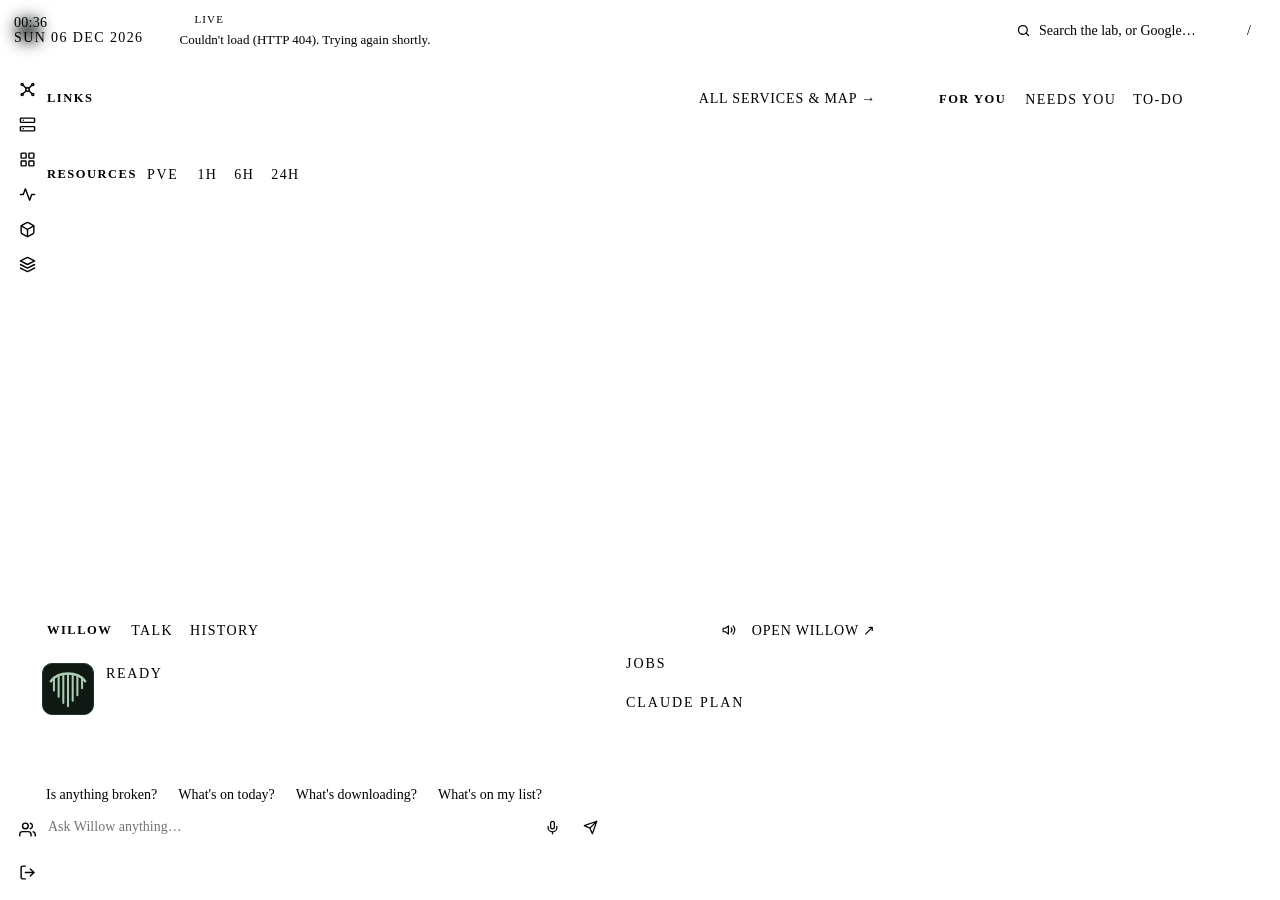
==== commit 39dec581: "NEXUS Resources: CPU, memory and power dials, each beside its own graph Three rows instead of rings " ====
--- a/app/nexus/static/index.html
+++ b/app/nexus/static/index.html
@@ -6,17 +6,17 @@
   <meta name="theme-color" content="#101216">
   <base target="_blank">
   <title>NEXUS</title>
-  <link rel="icon" href="logo.svg?v=59">
-  <link rel="stylesheet" href="/static/tokens.css?v=59">
-  <link rel="stylesheet" href="bundle.css?v=59">
-  <link rel="stylesheet" href="app.css?v=59">
-  <link rel="stylesheet" href="/static/weather.css?v=59">
-  <script src="app.js?v=59" defer></script>
-  <script src="/static/weather.js?v=59" defer></script>
+  <link rel="icon" href="logo.svg?v=61">
+  <link rel="stylesheet" href="/static/tokens.css?v=61">
+  <link rel="stylesheet" href="bundle.css?v=61">
+  <link rel="stylesheet" href="app.css?v=61">
+  <link rel="stylesheet" href="/static/weather.css?v=61">
+  <script src="app.js?v=61" defer></script>
+  <script src="/static/weather.js?v=61" defer></script>
 </head>
 <body class="np-app nav-collapsed np-pattern nexus" data-view="board">
 <aside class="sidebar fixed collapsed nx-rail" aria-label="NEXUS">
-  <div class="sidebar-head"><a class="brand" href="#board" target="_self" title="NEXUS" aria-label="NEXUS"><img src="logo.svg?v=59" width="22" height="22" alt=""></a></div>
+  <div class="sidebar-head"><a class="brand" href="#board" target="_self" title="NEXUS" aria-label="NEXUS"><img src="logo.svg?v=61" width="22" height="22" alt=""></a></div>
   <nav class="sidebar-nav">
     <a class="nav-item active" href="#board" target="_self" title="NEXUS" data-view="board">
       <svg viewBox="0 0 24 24" width="17" height="17" fill="none" stroke="currentColor" stroke-width="2" stroke-linecap="round" stroke-linejoin="round"><circle cx="12" cy="12" r="2.5"/><circle cx="4.5" cy="5" r="1.5"/><circle cx="19.5" cy="5" r="1.5"/><circle cx="4.5" cy="19" r="1.5"/><circle cx="19.5" cy="19" r="1.5"/><path d="M6 6.2l4.2 4.2M18 6.2l-4.2 4.2M6 17.8l4.2-4.2M18 17.8l-4.2-4.2"/></svg>
@@ -97,22 +97,18 @@
     </section>
 
     <section class="sec sec-res" id="resources" aria-labelledby="res-h">
-      <div class="sec-head"><span class="sec-dot"></span><h2 id="res-h">Resources</h2><span class="res-host">PVE · THE METAL</span>
+      <div class="sec-head"><span class="sec-dot"></span><h2 id="res-h">Resources</h2><span class="res-host">PVE</span>
         <div class="head-tabs" id="res-range" role="tablist" aria-label="Time range">
           <button type="button" data-h="1" role="tab" aria-selected="false">1H</button>
           <button type="button" class="active" data-h="6" role="tab" aria-selected="true">6H</button>
           <button type="button" data-h="24" role="tab" aria-selected="false">24H</button>
         </div>
         <span class="sec-rule"></span><span class="sec-meta" id="res-meta"></span></div>
-      <div class="metal">
-        <div class="gauges" id="gauges"><div class="skeleton"></div></div>
-        <div class="charts" id="charts">
-          <div class="ch-legend" id="ch-legend"></div>
-          <div class="ch ch-use"><svg id="ch-use" role="img" aria-label="CPU and memory use over time"></svg></div>
-          <div class="ch-legend" id="ch-wlegend"></div>
-          <div class="ch ch-w"><svg id="ch-w" role="img" aria-label="Power at the wall over time"></svg></div>
-          <div class="ch-tip" id="ch-tip" hidden></div>
-        </div>
+      <div class="metal" id="charts">
+        <div class="mrow"><div class="dial" id="d-cpu"></div><div class="ch"><svg id="ch-cpu" role="img" aria-label="pve CPU over time"></svg></div></div>
+        <div class="mrow"><div class="dial" id="d-mem"></div><div class="ch"><svg id="ch-mem" role="img" aria-label="pve memory over time"></svg></div></div>
+        <div class="mrow"><div class="dial" id="d-w"></div><div class="ch"><svg id="ch-w" role="img" aria-label="pve power over time"></svg></div></div>
+        <div class="ch-tip" id="ch-tip" hidden></div>
       </div>
     </section>
 
--- a/app/nexus/static/app.css
+++ b/app/nexus/static/app.css
@@ -656,74 +656,53 @@
 .qlink:focus-visible { outline: none; box-shadow: var(--focus-ring); }
 .qlink .led { position: absolute; top: 4px; right: 4px; width: 6px; height: 6px; }
 
-/* ---------- the board's Resources: pve, the metal. Rings on the left, usage over time on the right ---------- */
-.nexus { --s-cpu: #3987e5; --s-mem: #d55181; --s-w: var(--text); } /* validated pair on --panel (dataviz validator) */
+/* ---------- the board's Resources: pve. Three rows, a dial beside its own graph ---------- */
 .sec-res { flex: 1 1 0; min-height: 0; display: flex; flex-direction: column; padding-bottom: 12px; }
 .res-host { font: 600 10px var(--font-mono); letter-spacing: 0.12em; color: var(--muted); white-space: nowrap; }
-.metal { flex: 1 1 0; min-height: 0; display: grid; grid-template-columns: auto minmax(0, 1fr); gap: 22px; }
-.gauges { --rs: clamp(96px, 10.5vh, 150px); display: grid; grid-template-columns: repeat(2, calc(var(--rs) + 22px)); grid-auto-rows: min-content; gap: 14px 16px; align-content: center; }
-.ring-g { position: relative; display: grid; justify-items: center; text-align: center; cursor: default; }
-.ring-g svg { width: var(--rs); height: var(--rs); transform: rotate(-90deg); }
+.metal { position: relative; flex: 1 1 0; min-height: 0; display: grid; grid-template-rows: repeat(3, minmax(0, 1fr)); gap: 10px; }
+.mrow { display: grid; grid-template-columns: 250px minmax(0, 1fr); grid-template-rows: minmax(0, 1fr); align-items: stretch; gap: 14px; min-height: 0; }
+.mrow + .mrow { border-top: 1px solid var(--border); padding-top: 10px; }
+.dial { display: flex; align-items: center; gap: 14px; min-height: 0; }
+/* the ring is as tall as its row (up to 130px) and square; its number scales with it */
+.d-ring { position: relative; height: 100%; max-height: 130px; aspect-ratio: 1; flex: none; container-type: size; cursor: default; }
+.d-ring svg { position: absolute; inset: 0; width: 100%; height: 100%; transform: rotate(-90deg); }
 .g-track { fill: none; stroke: var(--well); stroke-width: 9; }
-.g-arc { fill: none; stroke: var(--text); stroke-width: 9; stroke-linecap: round; opacity: 0.8; transition: stroke-dasharray 0.6s; }
-.ring-g.s-cpu .g-arc { stroke: var(--s-cpu); opacity: 1; }
-.ring-g.s-mem .g-arc { stroke: var(--s-mem); opacity: 1; }
-.ring-g.warn .g-arc { stroke: var(--amber); opacity: 1; }
-.ring-g.bad .g-arc { stroke: var(--red); opacity: 1; }
-.g-val { position: absolute; top: 0; height: var(--rs); display: flex; align-items: center; justify-content: center; }
-.g-val b { font: 600 calc(var(--rs) / 4) var(--font-mono); color: var(--text-strong); letter-spacing: -0.02em; }
-.g-val i { font: 500 11px var(--font-mono); color: var(--muted); font-style: normal; margin: 7px 0 0 1px; }
-.ring-g.warn .g-val b { color: var(--amber); }
-.ring-g.bad .g-val b { color: var(--red); }
-.g-lbl { margin-top: 6px; font: 600 10.5px var(--font-mono); letter-spacing: 0.12em; text-transform: uppercase; color: var(--text); }
-.g-sub { font: 10.5px var(--font-mono); color: var(--muted); white-space: nowrap; }
-.charts { position: relative; min-width: 0; min-height: 0; display: flex; flex-direction: column; }
+.g-arc { fill: none; stroke: var(--text); stroke-width: 9; stroke-linecap: round; opacity: 0.7; transition: stroke-dasharray 0.6s; }
+.d-ring.on .g-arc { stroke: var(--green); opacity: 1; filter: drop-shadow(0 0 4px rgba(55, 224, 106, 0.45)); }
+.d-ring.warn .g-arc { stroke: var(--amber); opacity: 1; }
+.d-ring.bad .g-arc { stroke: var(--red); opacity: 1; }
+.g-val { position: absolute; inset: 0; display: flex; align-items: center; justify-content: center; }
+.g-val b { font: 600 24cqh var(--font-mono); color: var(--text-strong); letter-spacing: -0.03em; }
+.g-val i { font: 500 11cqh var(--font-mono); color: var(--muted); font-style: normal; margin: 6cqh 0 0 1px; }
+.d-ring.on .g-val b { color: var(--green); }
+.d-ring.warn .g-val b { color: var(--amber); }
+.d-ring.bad .g-val b { color: var(--red); }
+.d-txt { min-width: 0; }
+.g-lbl { font: 600 11px var(--font-mono); letter-spacing: 0.12em; text-transform: uppercase; color: var(--text-strong); }
+.g-sub { margin-top: 3px; font: 11px var(--font-mono); color: var(--muted); }
 .ch { position: relative; min-height: 0; }
-.ch-use { flex: 2 1 0; }
-.ch-w { flex: 1 1 0; }
-.charts.no-power .ch-w, .charts.no-power #ch-wlegend { display: none; }
 .ch svg { position: absolute; inset: 0; width: 100%; height: 100%; overflow: visible; }
-.ch-legend { display: flex; align-items: center; gap: 16px; margin: 0 0 4px 34px; font: 10.5px var(--font-mono); letter-spacing: 0.06em; text-transform: uppercase; color: var(--muted); }
-#ch-wlegend { margin-top: 10px; }
-.lg-item { display: inline-flex; align-items: center; gap: 6px; color: var(--text); }
-.lg-item i { width: 14px; height: 3px; border-radius: 2px; background: currentColor; }
-.lg-item b { color: var(--text-strong); font-weight: 600; margin-left: 2px; }
-.lg-item.s-cpu i { background: var(--s-cpu); }
-.lg-item.s-mem i { background: var(--s-mem); }
-.lg-item.s-w i { display: none; }
-.lg-note { margin-left: auto; color: var(--faint); text-transform: none; letter-spacing: 0; }
 .c-grid { stroke: var(--border); stroke-width: 1; }
 .c-ax { fill: var(--faint); font: 10px var(--font-mono); }
-.c-line { fill: none; stroke-width: 2; stroke-linejoin: round; stroke-linecap: round; }
-.c-line.s-cpu { stroke: var(--s-cpu); }
-.c-line.s-mem { stroke: var(--s-mem); }
-.c-line.s-w { stroke: var(--s-w); opacity: 0.75; }
-.c-area { display: none; }
+.c-line { fill: none; stroke: var(--green); stroke-width: 2; stroke-linejoin: round; stroke-linecap: round; }
+.c-area { fill: var(--green-tint); stroke: none; }
 .c-hair line { stroke: var(--muted); stroke-width: 1; stroke-dasharray: 3 3; }
-.c-hair circle { stroke: var(--panel); stroke-width: 2; }
-.c-hair circle.s-cpu { fill: var(--s-cpu); }
-.c-hair circle.s-mem { fill: var(--s-mem); }
-.c-hair circle.s-w { fill: var(--s-w); }
-.ch-tip { position: absolute; z-index: 2; pointer-events: none; min-width: 140px; padding: 7px 9px; background: var(--panel-2); border: 1px solid var(--border-strong);
+.c-hair circle { fill: var(--green); stroke: var(--panel); stroke-width: 2; }
+.ch-tip { position: absolute; z-index: 2; pointer-events: none; min-width: 130px; padding: 7px 9px; background: var(--panel-2); border: 1px solid var(--border-strong);
   border-radius: var(--radius); box-shadow: var(--shadow-overlay); font: 11px var(--font-mono); color: var(--text); }
 .ch-tip .t-time { color: var(--muted); margin-bottom: 3px; }
-.ch-tip div:not(.t-time) { display: flex; align-items: center; gap: 6px; }
-.ch-tip i { width: 8px; height: 8px; border-radius: 50%; background: var(--s-w); }
-.ch-tip .s-cpu i { background: var(--s-cpu); }
-.ch-tip .s-mem i { background: var(--s-mem); }
-.ch-tip b { margin-left: auto; padding-left: 12px; color: var(--text-strong); font-weight: 600; }
+.ch-tip div:not(.t-time) { display: flex; }
+.ch-tip b { margin-left: auto; padding-left: 14px; color: var(--text-strong); font-weight: 600; }
 /* Willow back to a compact, fixed height under them */
 @media (min-width: 1361px) { .nexus[data-view="board"] .sec-willow { height: clamp(250px, 30vh, 340px); } }
 @media (max-width: 1360px) {
   .sec-res, .metal { flex: none; }
-  .ch-use { flex: none; height: 190px; }
-  .ch-w { flex: none; height: 100px; }
+  .mrow { height: 120px; }
 }
 @media (max-width: 760px) {
-  .metal { grid-template-columns: minmax(0, 1fr); }
-  .gauges { grid-template-columns: repeat(auto-fit, minmax(110px, 1fr)); }
-  .ch-legend { flex-wrap: wrap; row-gap: 4px; }
-  .lg-note { display: none; }
+  .mrow { grid-template-columns: minmax(0, 1fr); height: auto; }
+  .dial { height: 96px; }
+  .mrow .ch { height: 110px; }
 }
 
 /* ---------- apps & media: the map on top, every service under it, media down the right ---------- */
